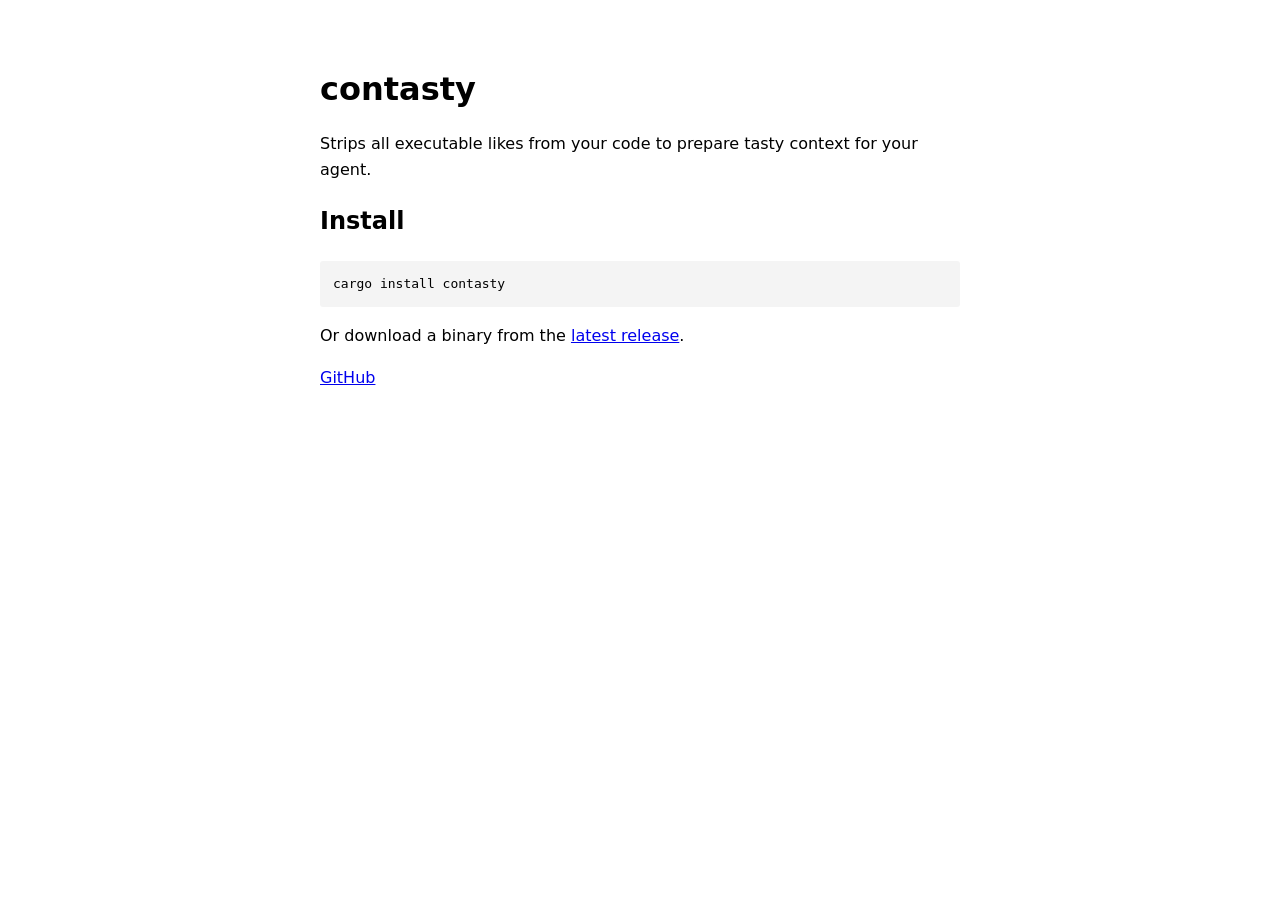
==== www/index.html @ 0225d5cb "feat: initial commit" ====
<!DOCTYPE html>
<html lang="en">
<head>
  <meta charset="UTF-8">
  <meta name="viewport" content="width=device-width, initial-scale=1.0">
  <title>contasty</title>
  <style>
    body { font-family: system-ui, sans-serif; max-width: 640px; margin: 4rem auto; padding: 0 1rem; line-height: 1.6; }
    h1 { margin-bottom: 0.25rem; }
    code { background: #f4f4f4; padding: 0.15em 0.4em; border-radius: 3px; }
    pre code { display: block; padding: 1em; overflow-x: auto; }
  </style>
</head>
<body>
  <h1>contasty</h1>
  <p>Strips all executable likes from your code to prepare tasty context for your agent.</p>

  <h2>Install</h2>
  <pre><code>cargo install contasty</code></pre>

  <p>Or download a binary from the
    <a href="https://github.com/speconaut/contasty/releases/latest">latest release</a>.
  </p>

  <footer>
    <p><a href="https://github.com/speconaut/contasty">GitHub</a></p>
  </footer>
</body>
</html>
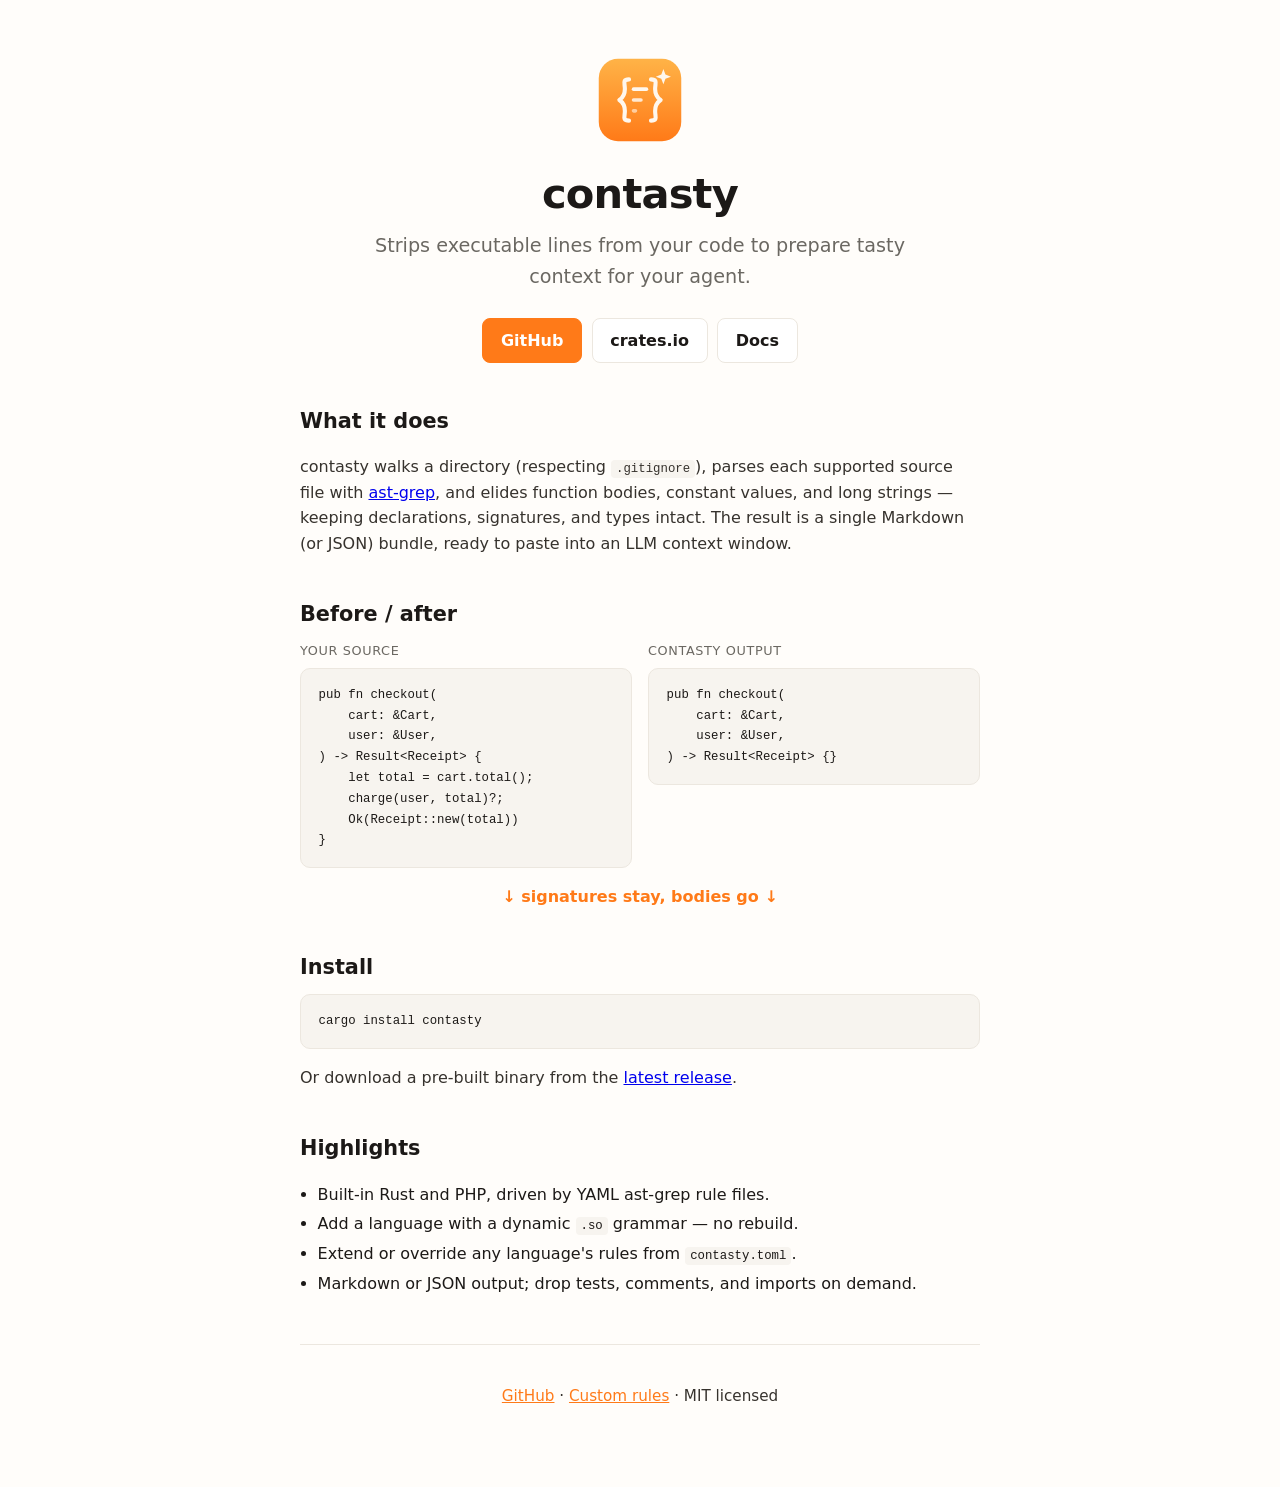
==== commit d0947ced: "feat(www): custom logo and landing page Hand-built SVG logo (www/logo.svg): {} braces — contasty's e" ====
--- a/www/index.html
+++ b/www/index.html
@@ -3,27 +3,125 @@
 <head>
   <meta charset="UTF-8">
   <meta name="viewport" content="width=device-width, initial-scale=1.0">
-  <title>contasty</title>
+  <title>contasty — strip code into tasty LLM context</title>
+  <meta name="description" content="contasty strips executable lines from your code, keeping declarations and signatures, to prepare tasty context for your agent.">
+  <link rel="icon" type="image/svg+xml" href="./favicon.svg">
   <style>
-    body { font-family: system-ui, sans-serif; max-width: 640px; margin: 4rem auto; padding: 0 1rem; line-height: 1.6; }
-    h1 { margin-bottom: 0.25rem; }
-    code { background: #f4f4f4; padding: 0.15em 0.4em; border-radius: 3px; }
-    pre code { display: block; padding: 1em; overflow-x: auto; }
+    :root {
+      --amber: #FF7A18;
+      --amber-soft: #FFB347;
+      --ink: #1c1917;
+      --muted: #6b6862;
+      --bg: #fffdfa;
+      --card: #f7f4ef;
+      --line: #ece7df;
+    }
+    * { box-sizing: border-box; }
+    body {
+      font-family: system-ui, -apple-system, "Segoe UI", sans-serif;
+      color: var(--ink);
+      background: var(--bg);
+      line-height: 1.6;
+      margin: 0;
+    }
+    .wrap { max-width: 720px; margin: 0 auto; padding: 3.5rem 1.25rem 4rem; }
+    header { text-align: center; }
+    .logo { width: 88px; height: 88px; }
+    h1 { font-size: 2.6rem; margin: 0.6rem 0 0.2rem; letter-spacing: -0.02em; }
+    .tagline { font-size: 1.2rem; color: var(--muted); margin: 0 auto; max-width: 34rem; }
+    .cta { margin: 1.6rem 0 0.5rem; display: flex; gap: 0.6rem; justify-content: center; flex-wrap: wrap; }
+    a.btn {
+      display: inline-block; padding: 0.55rem 1.1rem; border-radius: 8px;
+      text-decoration: none; font-weight: 600; border: 1px solid var(--line);
+    }
+    a.btn.primary { background: var(--amber); color: #fff; border-color: var(--amber); }
+    a.btn.ghost { background: #fff; color: var(--ink); }
+    h2 { font-size: 1.3rem; margin: 2.6rem 0 0.6rem; }
+    p { color: #36322d; }
+    code { background: var(--card); padding: 0.15em 0.4em; border-radius: 4px; font-size: 0.95em; }
+    pre {
+      background: var(--card); border: 1px solid var(--line); border-radius: 10px;
+      padding: 1rem 1.1rem; overflow-x: auto; margin: 0;
+    }
+    pre code { background: none; padding: 0; }
+    .grid { display: grid; grid-template-columns: 1fr 1fr; gap: 1rem; }
+    .grid figcaption { font-size: 0.8rem; color: var(--muted); text-transform: uppercase; letter-spacing: 0.05em; margin-bottom: 0.4rem; }
+    figure { margin: 0; }
+    .arrow { text-align: center; color: var(--amber); font-weight: 700; }
+    ul.feat { padding-left: 1.1rem; }
+    ul.feat li { margin: 0.25rem 0; }
+    footer { margin-top: 3rem; padding-top: 1.5rem; border-top: 1px solid var(--line); text-align: center; color: var(--muted); font-size: 0.95rem; }
+    footer a { color: var(--amber); }
+    @media (max-width: 560px) { .grid { grid-template-columns: 1fr; } h1 { font-size: 2.1rem; } }
   </style>
 </head>
 <body>
-  <h1>contasty</h1>
-  <p>Strips all executable likes from your code to prepare tasty context for your agent.</p>
+  <div class="wrap">
+    <header>
+      <img class="logo" src="./logo.svg" width="88" height="88" alt="contasty logo">
+      <h1>contasty</h1>
+      <p class="tagline">Strips executable lines from your code to prepare tasty context for your agent.</p>
+      <div class="cta">
+        <a class="btn primary" href="https://github.com/mlavrinenko/contasty">GitHub</a>
+        <a class="btn ghost" href="https://crates.io/crates/contasty">crates.io</a>
+        <a class="btn ghost" href="https://github.com/mlavrinenko/contasty/blob/main/docs/languages.md">Docs</a>
+      </div>
+    </header>
 
-  <h2>Install</h2>
-  <pre><code>cargo install contasty</code></pre>
+    <h2>What it does</h2>
+    <p>
+      contasty walks a directory (respecting <code>.gitignore</code>), parses
+      each supported source file with <a href="https://ast-grep.github.io/">ast-grep</a>,
+      and elides function bodies, constant values, and long strings — keeping
+      declarations, signatures, and types intact. The result is a single
+      Markdown (or JSON) bundle, ready to paste into an LLM context window.
+    </p>
 
-  <p>Or download a binary from the
-    <a href="https://github.com/speconaut/contasty/releases/latest">latest release</a>.
-  </p>
+    <h2>Before / after</h2>
+    <div class="grid">
+      <figure>
+        <figcaption>your source</figcaption>
+        <pre><code>pub fn checkout(
+    cart: &amp;Cart,
+    user: &amp;User,
+) -&gt; Result&lt;Receipt&gt; {
+    let total = cart.total();
+    charge(user, total)?;
+    Ok(Receipt::new(total))
+}</code></pre>
+      </figure>
+      <figure>
+        <figcaption>contasty output</figcaption>
+        <pre><code>pub fn checkout(
+    cart: &amp;Cart,
+    user: &amp;User,
+) -&gt; Result&lt;Receipt&gt; {}</code></pre>
+      </figure>
+    </div>
+    <p class="arrow">↓ signatures stay, bodies go ↓</p>
 
-  <footer>
-    <p><a href="https://github.com/speconaut/contasty">GitHub</a></p>
-  </footer>
+    <h2>Install</h2>
+    <pre><code>cargo install contasty</code></pre>
+    <p>
+      Or download a pre-built binary from the
+      <a href="https://github.com/mlavrinenko/contasty/releases/latest">latest release</a>.
+    </p>
+
+    <h2>Highlights</h2>
+    <ul class="feat">
+      <li>Built-in Rust and PHP, driven by YAML ast-grep rule files.</li>
+      <li>Add a language with a dynamic <code>.so</code> grammar — no rebuild.</li>
+      <li>Extend or override any language's rules from <code>contasty.toml</code>.</li>
+      <li>Markdown or JSON output; drop tests, comments, and imports on demand.</li>
+    </ul>
+
+    <footer>
+      <p>
+        <a href="https://github.com/mlavrinenko/contasty">GitHub</a> ·
+        <a href="https://github.com/mlavrinenko/contasty/blob/main/docs/custom-rules.md">Custom rules</a> ·
+        MIT licensed
+      </p>
+    </footer>
+  </div>
 </body>
 </html>
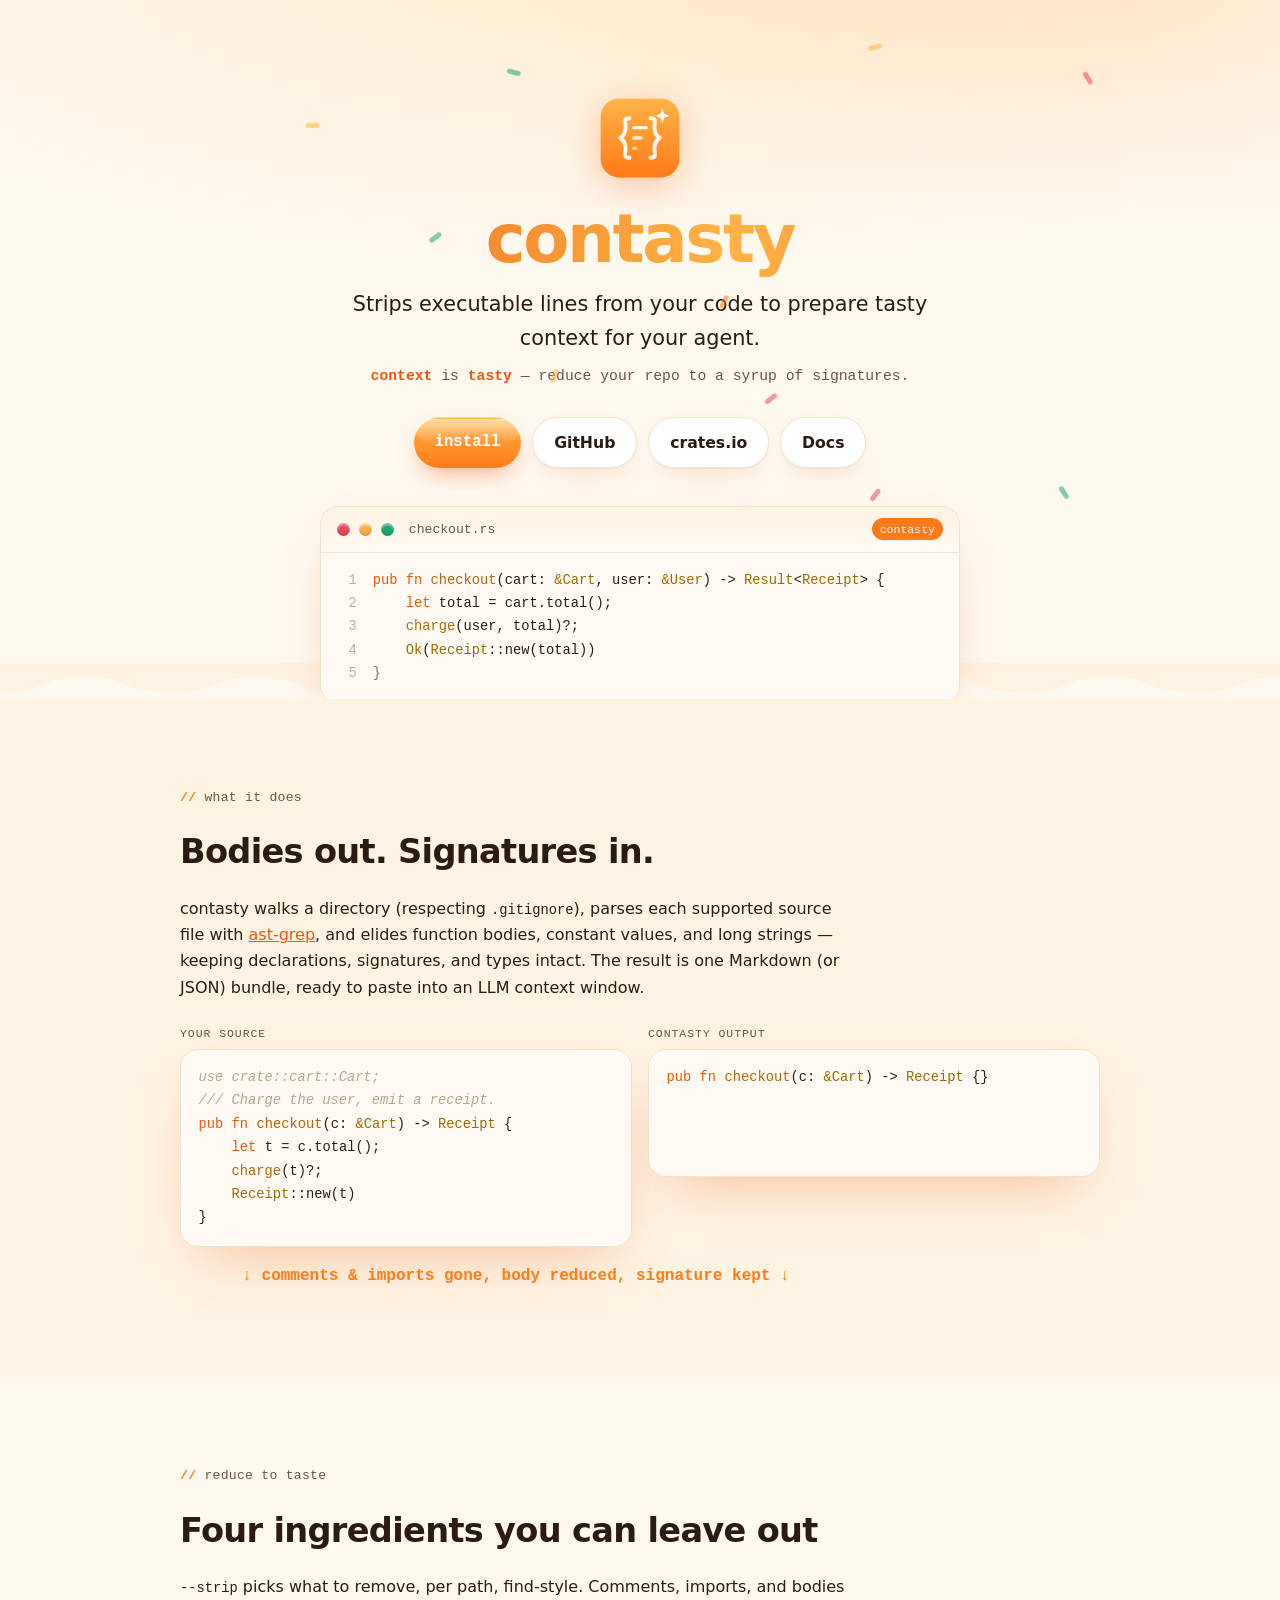
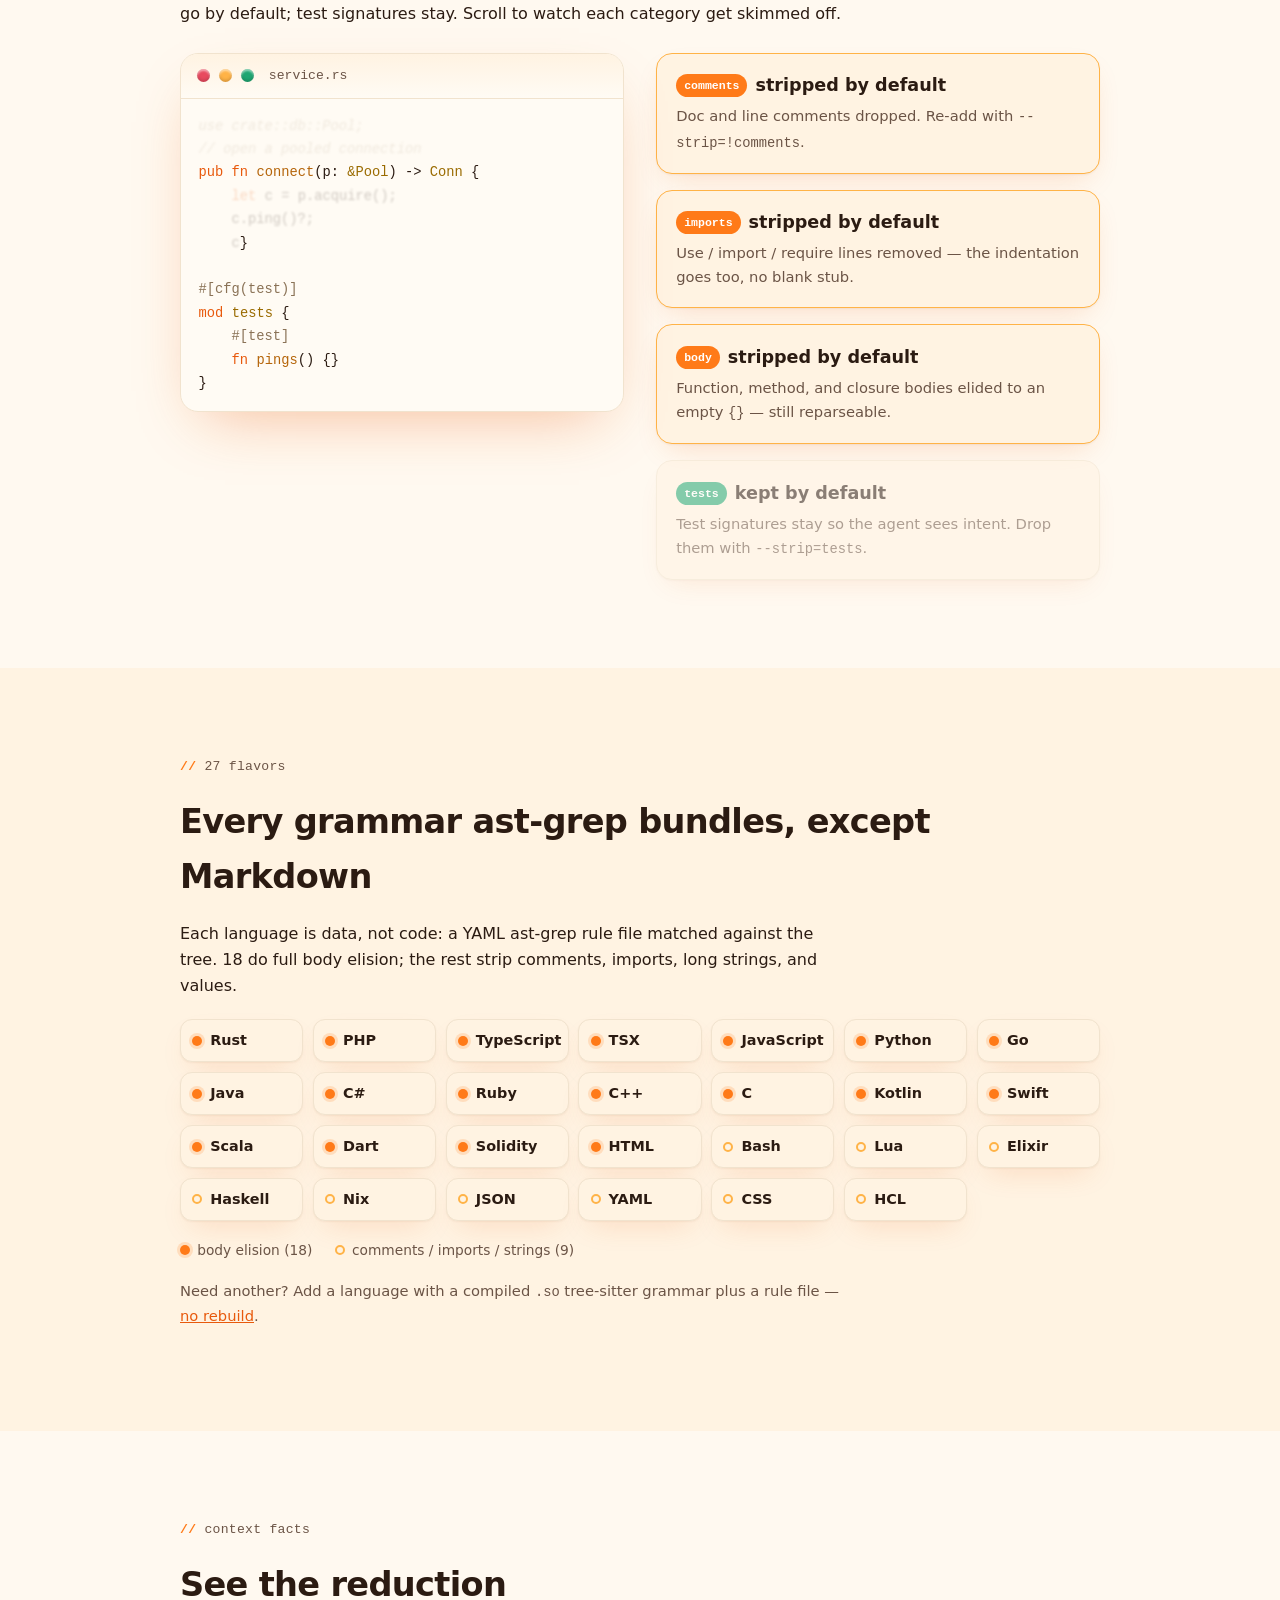
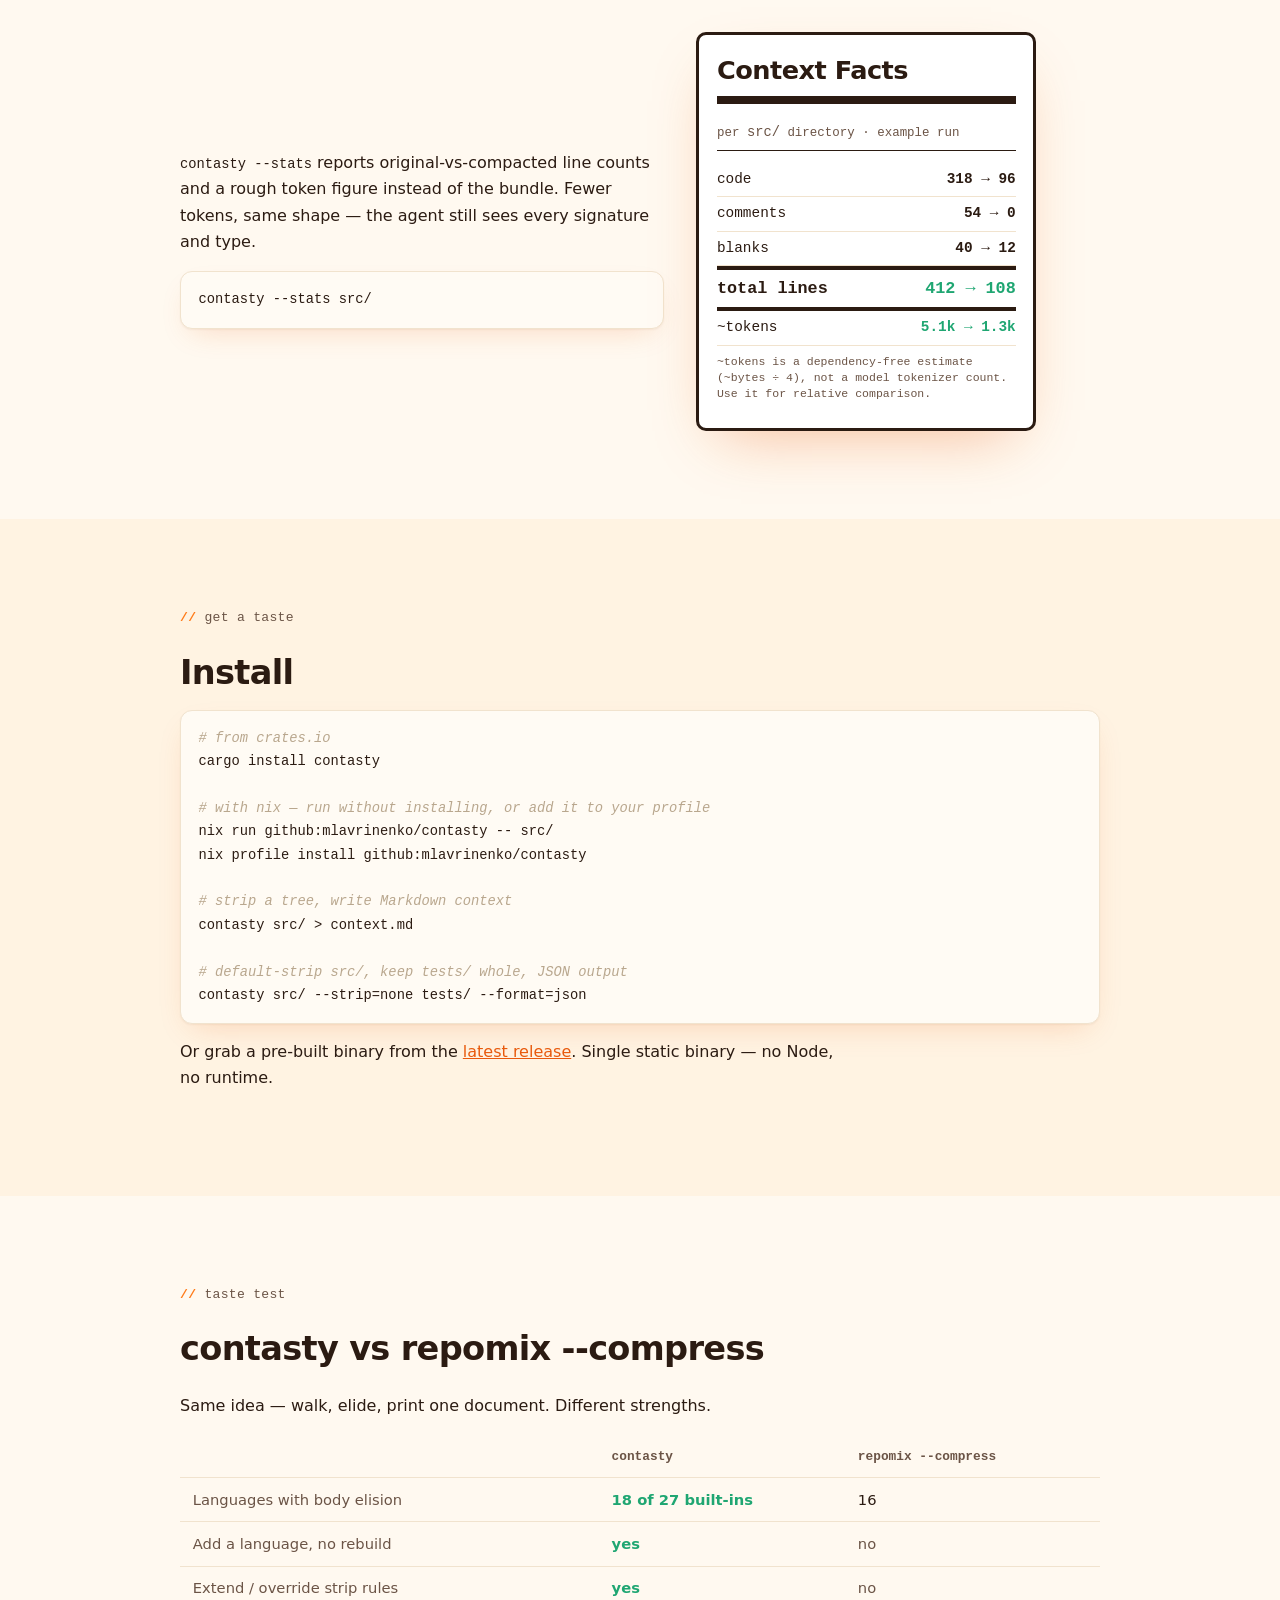
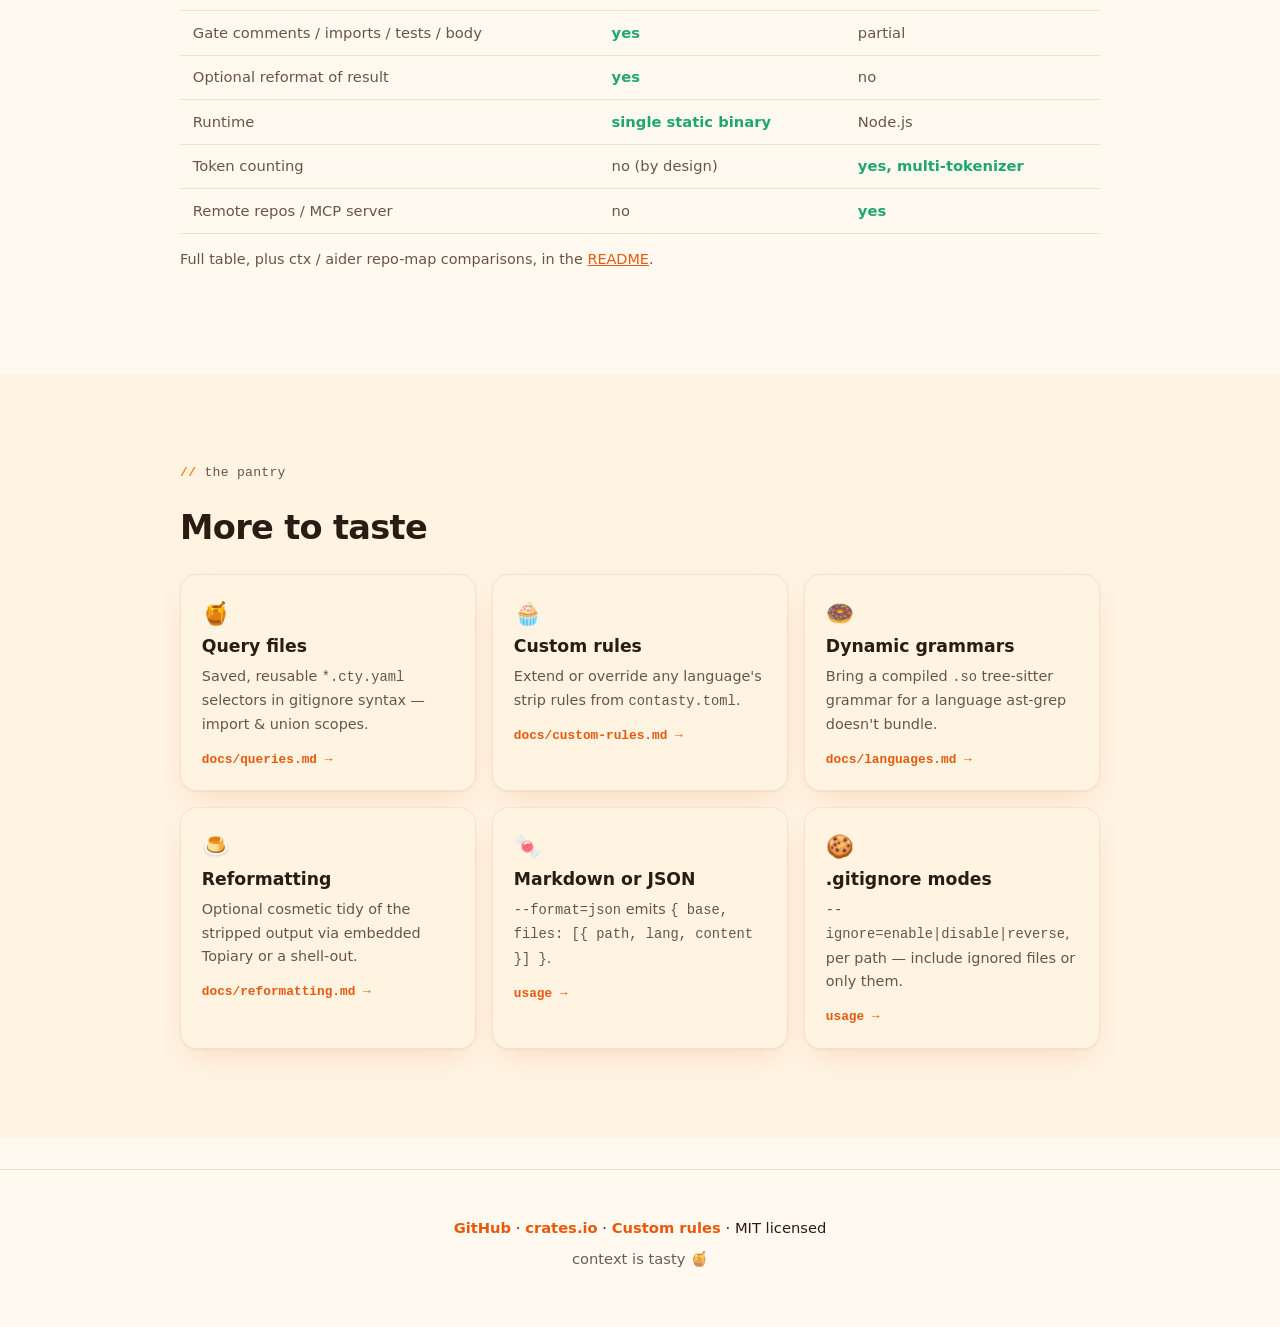
==== commit 0e8865eb: "docs(www): interactive sweet redesign" ====
--- a/www/index.html
+++ b/www/index.html
@@ -3,125 +3,658 @@
 <head>
   <meta charset="UTF-8">
   <meta name="viewport" content="width=device-width, initial-scale=1.0">
-  <title>contasty — strip code into tasty LLM context</title>
-  <meta name="description" content="contasty strips executable lines from your code, keeping declarations and signatures, to prepare tasty context for your agent.">
+  <title>contasty — context is tasty</title>
+  <meta name="description" content="contasty strips executable lines from your code — bodies out, signatures in — reducing a repo to a sweet, tasty context bundle for your LLM agent.">
+  <meta name="color-scheme" content="light dark">
   <link rel="icon" type="image/svg+xml" href="./favicon.svg">
+  <meta property="og:title" content="contasty — context is tasty">
+  <meta property="og:description" content="Reduce your repo to a syrup of signatures. 27 languages, single static binary.">
+  <meta property="og:type" content="website">
   <style>
     :root {
-      --amber: #FF7A18;
-      --amber-soft: #FFB347;
-      --ink: #1c1917;
-      --muted: #6b6862;
-      --bg: #fffdfa;
-      --card: #f7f4ef;
-      --line: #ece7df;
-    }
+      /* sweet palette — caramel kitchen */
+      --caramel: #FF7A18;
+      --honey:   #FFB347;
+      --syrup:   #E8590C;
+      --berry:   #E84A5F;   /* removed lines */
+      --mint:    #1FA672;   /* kept lines */
+      --cocoa:   #2B1B12;   /* ink */
+      --cocoa-2: #6B5446;   /* muted */
+      --cream:   #FFF9F0;   /* page */
+      --cream-2: #FFF3E2;   /* card */
+      --icing:   #ffffff;
+      --line:    #F1E3CE;
+      --code-bg: #FFFBF4;
+      --shadow:  0 1px 2px rgba(120,72,20,.06), 0 12px 30px -12px rgba(232,89,12,.22);
+      --shadow-lg: 0 24px 60px -24px rgba(232,89,12,.40);
+      --radius: 16px;
+      --font: "Nunito", ui-rounded, "SF Pro Rounded", "Segoe UI", system-ui, sans-serif;
+      --mono: ui-monospace, "JetBrains Mono", "Cascadia Code", SFMono-Regular, Menlo, Consolas, monospace;
+      /* syntax */
+      --syn-kw: var(--syrup);
+      --syn-fn: #B5650A;
+      --syn-ty: #9A6B00;
+      --syn-str: var(--mint);
+      --syn-com: #B9A78E;
+      --syn-punc: #8A7256;
+    }
+    @media (prefers-color-scheme: dark) {
+      :root {
+        --berry: #FF6B81;
+        --mint: #44D6A0;
+        --cocoa:   #FBEFE0;
+        --cocoa-2: #C7AE95;
+        --cream:   #18110B;
+        --cream-2: #241811;
+        --icing:   #2A1C12;
+        --line:    #3A2A1D;
+        --code-bg: #1E150E;
+        --shadow:  0 1px 2px rgba(0,0,0,.4), 0 14px 34px -14px rgba(0,0,0,.6);
+        --shadow-lg: 0 28px 70px -24px rgba(0,0,0,.7);
+        --syn-kw: var(--honey);
+        --syn-fn: #FFC97A;
+        --syn-ty: #FFD98A;
+        --syn-com: #7C6650;
+        --syn-punc: #B79877;
+      }
+    }
+
     * { box-sizing: border-box; }
+    html { scroll-behavior: smooth; }
     body {
-      font-family: system-ui, -apple-system, "Segoe UI", sans-serif;
-      color: var(--ink);
-      background: var(--bg);
-      line-height: 1.6;
       margin: 0;
-    }
-    .wrap { max-width: 720px; margin: 0 auto; padding: 3.5rem 1.25rem 4rem; }
-    header { text-align: center; }
-    .logo { width: 88px; height: 88px; }
-    h1 { font-size: 2.6rem; margin: 0.6rem 0 0.2rem; letter-spacing: -0.02em; }
-    .tagline { font-size: 1.2rem; color: var(--muted); margin: 0 auto; max-width: 34rem; }
-    .cta { margin: 1.6rem 0 0.5rem; display: flex; gap: 0.6rem; justify-content: center; flex-wrap: wrap; }
-    a.btn {
-      display: inline-block; padding: 0.55rem 1.1rem; border-radius: 8px;
-      text-decoration: none; font-weight: 600; border: 1px solid var(--line);
-    }
-    a.btn.primary { background: var(--amber); color: #fff; border-color: var(--amber); }
-    a.btn.ghost { background: #fff; color: var(--ink); }
-    h2 { font-size: 1.3rem; margin: 2.6rem 0 0.6rem; }
-    p { color: #36322d; }
-    code { background: var(--card); padding: 0.15em 0.4em; border-radius: 4px; font-size: 0.95em; }
-    pre {
-      background: var(--card); border: 1px solid var(--line); border-radius: 10px;
-      padding: 1rem 1.1rem; overflow-x: auto; margin: 0;
-    }
-    pre code { background: none; padding: 0; }
-    .grid { display: grid; grid-template-columns: 1fr 1fr; gap: 1rem; }
-    .grid figcaption { font-size: 0.8rem; color: var(--muted); text-transform: uppercase; letter-spacing: 0.05em; margin-bottom: 0.4rem; }
+      font-family: var(--font);
+      color: var(--cocoa);
+      background: var(--cream);
+      line-height: 1.65;
+      -webkit-font-smoothing: antialiased;
+      overflow-x: hidden;
+    }
+    a { color: var(--syrup); }
+    .wrap { max-width: 960px; margin: 0 auto; padding: 0 1.25rem; }
+    .sectlabel {
+      font-family: var(--mono);
+      font-size: .82rem;
+      letter-spacing: .02em;
+      color: var(--cocoa-2);
+      margin: 0 0 1rem;
+    }
+    .sectlabel::before { content: "// "; color: var(--caramel); font-weight: 700; }
+    h2 { font-size: clamp(1.5rem, 3.5vw, 2.1rem); margin: 0 0 .6rem; letter-spacing: -.02em; }
+    section { padding: clamp(3rem, 7vw, 5.5rem) 0; }
+    p { color: var(--cocoa); max-width: 42rem; }
+
+    /* ---------- sprinkles + hero ---------- */
+    .hero {
+      position: relative;
+      text-align: center;
+      padding: clamp(3.5rem, 8vw, 6rem) 0 0;
+      background:
+        radial-gradient(120% 80% at 50% -10%, rgba(255,179,71,.22), transparent 60%),
+        radial-gradient(90% 60% at 90% 0%, rgba(255,122,24,.10), transparent 55%);
+      overflow: hidden;
+    }
+    .sprinkles { position: absolute; inset: 0; pointer-events: none; opacity: .55; }
+    .sprinkles i {
+      position: absolute; display: block; width: 14px; height: 5px; border-radius: 3px;
+      will-change: transform;
+    }
+
+    .logo { width: 84px; height: 84px; filter: drop-shadow(0 8px 18px rgba(232,89,12,.30)); }
+    .wordmark {
+      font-size: clamp(2.6rem, 8vw, 4.2rem);
+      font-weight: 900; letter-spacing: -.035em; line-height: 1.3;
+      margin: .5rem 0 .2rem;
+      background: linear-gradient(95deg, var(--syrup), var(--honey) 60%, var(--caramel));
+      -webkit-background-clip: text; background-clip: text; color: transparent;
+    }
+    .tagline { font-size: clamp(1.05rem, 2.4vw, 1.3rem); color: var(--cocoa); margin: .2rem auto 0; max-width: 36rem; }
+    .subtag { font-family: var(--mono); font-size: .92rem; color: var(--cocoa-2); margin: .55rem auto 0; }
+    .subtag b { color: var(--syrup); font-weight: 700; }
+
+    .cta { display: flex; gap: .7rem; justify-content: center; flex-wrap: wrap; margin: 1.8rem 0 0; }
+    .btn {
+      --bs: var(--shadow);
+      position: relative; display: inline-flex; align-items: center; gap: .5rem;
+      padding: .7rem 1.3rem; border-radius: 999px; font-weight: 800; font-size: .98rem;
+      text-decoration: none; border: 1px solid var(--line); background: var(--icing); color: var(--cocoa);
+      box-shadow: var(--bs); transition: transform .15s ease, box-shadow .15s ease;
+    }
+    .btn:hover { transform: translateY(-2px); }
+    .btn.candy {
+      color: #fff; border: 0;
+      background: linear-gradient(180deg, var(--honey), var(--caramel));
+      box-shadow: 0 10px 24px -8px rgba(232,89,12,.55), inset 0 1px 0 rgba(255,255,255,.55);
+    }
+    .btn.candy::after {
+      content: ""; position: absolute; inset: 2px 2px 50%; border-radius: 999px;
+      background: linear-gradient(180deg, rgba(255,255,255,.55), transparent); pointer-events: none;
+    }
+    .btn .mono { font-family: var(--mono); font-weight: 700; }
+
+    /* ---------- editor window ---------- */
+    .editor {
+      text-align: left; background: var(--code-bg); border: 1px solid var(--line);
+      border-radius: 18px; box-shadow: var(--shadow-lg); overflow: hidden;
+    }
+    .titlebar {
+      display: flex; align-items: center; gap: .55rem; padding: .7rem 1rem;
+      background: linear-gradient(180deg, var(--cream-2), transparent);
+      border-bottom: 1px solid var(--line);
+    }
+    .gumdrop { width: 13px; height: 13px; border-radius: 50%; box-shadow: inset 0 -2px 3px rgba(0,0,0,.15), inset 0 2px 2px rgba(255,255,255,.5); }
+    .gumdrop.b { background: var(--berry); } .gumdrop.h { background: var(--honey); } .gumdrop.m { background: var(--mint); }
+    .titlebar .name { font-family: var(--mono); font-size: .82rem; color: var(--cocoa-2); margin-left: .4rem; }
+    .titlebar .tag { margin-left: auto; font-family: var(--mono); font-size: .72rem; color: #fff; background: var(--caramel); padding: .1rem .5rem; border-radius: 999px; }
+
+    pre { margin: 0; padding: 1rem 1.1rem; overflow-x: auto; }
+    code, pre, .code { font-family: var(--mono); font-size: .86rem; line-height: 1.7; }
+    .code { padding: 1rem 1.1rem; overflow-x: auto; }
+    .cl { display: grid; grid-template-columns: 2.2ch 1fr; gap: 1rem; }
+    .cl > .n { color: var(--syn-punc); opacity: .55; text-align: right; user-select: none; }
+    .cl > .t { white-space: pre; }
+    .kw { color: var(--syn-kw); } .fn { color: var(--syn-fn); } .ty { color: var(--syn-ty); }
+    .st { color: var(--syn-str); } .cm { color: var(--syn-com); font-style: italic; } .pu { color: var(--syn-punc); }
+
+    /* hero reduction animation */
+    .hero-editor { max-width: 640px; margin: 2.4rem auto -2.5rem; position: relative; z-index: 2; }
+    @keyframes reduce {
+      0%, 18%   { max-height: 1.7em; opacity: 1; filter: blur(0); transform: translateY(0); }
+      42%, 78%  { max-height: 0; opacity: 0; filter: blur(3px); transform: translateY(-6px); }
+      100%      { max-height: 1.7em; opacity: 1; filter: blur(0); transform: translateY(0); }
+    }
+    @keyframes brace {
+      0%,18% { opacity: 0; } 50%,78% { opacity: 1; } 100% { opacity: 0; }
+    }
+    .hero-editor .cl.body { overflow: hidden; max-height: 1.7em; animation: reduce 6s ease-in-out infinite; }
+    .hero-editor .closed { opacity: 0; animation: brace 6s ease-in-out infinite; }
+    .drip {
+      position: absolute; left: 50%; bottom: -10px; width: 8px; height: 8px; border-radius: 50%;
+      background: var(--caramel); opacity: 0; animation: drop 6s ease-in-out infinite;
+    }
+    @keyframes drop {
+      0%,40% { opacity: 0; transform: translateY(0) scale(.6); }
+      55% { opacity: .9; transform: translateY(0) scale(1); }
+      80% { opacity: .9; transform: translateY(34px) scale(.9); }
+      85%,100% { opacity: 0; transform: translateY(40px) scale(.4); }
+    }
+
+    /* ---------- icing drip divider ---------- */
+    .drip-div { display: block; width: 100%; height: 36px; color: var(--cream-2); margin-top: -1px; }
+
+    /* ---------- what it does grid ---------- */
+    .twocol { display: grid; grid-template-columns: 1fr 1fr; gap: 1rem; align-items: stretch; }
     figure { margin: 0; }
-    .arrow { text-align: center; color: var(--amber); font-weight: 700; }
-    ul.feat { padding-left: 1.1rem; }
-    ul.feat li { margin: 0.25rem 0; }
-    footer { margin-top: 3rem; padding-top: 1.5rem; border-top: 1px solid var(--line); text-align: center; color: var(--muted); font-size: 0.95rem; }
-    footer a { color: var(--amber); }
-    @media (max-width: 560px) { .grid { grid-template-columns: 1fr; } h1 { font-size: 2.1rem; } }
+    .cap { font-family: var(--mono); font-size: .72rem; text-transform: uppercase; letter-spacing: .08em; color: var(--cocoa-2); margin: 0 0 .4rem; }
+    .arrow { text-align: center; color: var(--caramel); font-weight: 800; font-family: var(--mono); margin: 1rem 0 0; }
+
+    /* ---------- strip categories (scrollytelling) ---------- */
+    .scrolly { display: grid; grid-template-columns: 1fr 1fr; gap: 2rem; align-items: start; }
+    .sticky { position: sticky; top: 2rem; }
+    .steps { display: flex; flex-direction: column; gap: 1rem; }
+    .step {
+      background: var(--cream-2); border: 1px solid var(--line); border-radius: var(--radius);
+      padding: 1.1rem 1.2rem; box-shadow: var(--shadow); opacity: .55; cursor: pointer;
+      transition: opacity .35s ease, transform .2s ease, border-color .35s ease, box-shadow .2s ease;
+      -webkit-user-select: none; user-select: none;
+    }
+    .step:hover { transform: translateY(-2px); box-shadow: var(--shadow-lg); }
+    .step:focus-visible { outline: 2px solid var(--caramel); outline-offset: 2px; }
+    .step.on { opacity: 1; border-color: var(--honey); }
+    .step h3 { margin: 0 0 .25rem; font-size: 1.1rem; display: flex; align-items: center; gap: .5rem; }
+    .pill { font-family: var(--mono); font-size: .72rem; padding: .12rem .5rem; border-radius: 999px; background: var(--caramel); color: #fff; }
+    .pill.kept { background: var(--mint); }
+    .step p { font-size: .92rem; color: var(--cocoa-2); margin: 0; }
+    .skim { transition: opacity .4s ease, filter .4s ease; }
+    .skim.off { opacity: .22; filter: blur(1px); }
+
+    /* ---------- language grid ---------- */
+    .langs { display: grid; grid-template-columns: repeat(auto-fill, minmax(112px, 1fr)); gap: .6rem; margin-top: 1.2rem; }
+    .lang {
+      display: flex; align-items: center; gap: .5rem; padding: .55rem .7rem;
+      background: var(--cream-2); border: 1px solid var(--line); border-radius: 12px;
+      font-size: .9rem; font-weight: 700; box-shadow: var(--shadow); transition: transform .12s ease;
+    }
+    .lang:hover { transform: translateY(-2px); }
+    .dot { width: 10px; height: 10px; border-radius: 50%; flex: 0 0 auto; }
+    .lang.body .dot { background: var(--caramel); box-shadow: 0 0 0 3px rgba(255,122,24,.18); }
+    .lang.lite .dot { background: transparent; border: 2px solid var(--honey); }
+    .legend { display: flex; gap: 1.4rem; flex-wrap: wrap; font-size: .86rem; color: var(--cocoa-2); margin-top: 1.1rem; }
+    .legend span { display: inline-flex; align-items: center; gap: .45rem; }
+
+    /* ---------- nutrition facts ---------- */
+    .nutri-row { display: grid; grid-template-columns: 1.2fr 1fr; gap: 2rem; align-items: center; }
+    .nutri {
+      max-width: 340px; background: var(--icing); border: 3px solid var(--cocoa);
+      border-radius: 10px; padding: .9rem 1.1rem; font-family: var(--mono); box-shadow: var(--shadow-lg);
+    }
+    .nutri h3 { margin: 0; font-size: 1.6rem; font-weight: 900; letter-spacing: -.02em; font-family: var(--font); border-bottom: 8px solid var(--cocoa); padding-bottom: .3rem; }
+    .nutri .sub { font-size: .78rem; color: var(--cocoa-2); border-bottom: 1px solid var(--cocoa); padding: .3rem 0; }
+    .nutri .nr { display: flex; justify-content: space-between; padding: .3rem 0; border-bottom: 1px solid var(--line); font-size: .9rem; }
+    .nutri .nr b { font-weight: 800; }
+    .nutri .big { font-size: 1.05rem; border-bottom: 4px solid var(--cocoa); border-top: 4px solid var(--cocoa); }
+    .nutri .win { color: var(--mint); font-weight: 900; }
+    .nutri .note { font-size: .72rem; color: var(--cocoa-2); margin-top: .5rem; line-height: 1.4; }
+
+    /* ---------- features pantry ---------- */
+    .pantry { display: grid; grid-template-columns: repeat(auto-fit, minmax(220px, 1fr)); gap: 1rem; margin-top: 1.2rem; }
+    .jar {
+      background: var(--cream-2); border: 1px solid var(--line); border-radius: var(--radius);
+      padding: 1.2rem 1.3rem; box-shadow: var(--shadow); transition: transform .15s ease, box-shadow .15s ease;
+    }
+    .jar:hover { transform: translateY(-3px); box-shadow: var(--shadow-lg); }
+    .jar h3 { margin: 0 0 .3rem; font-size: 1.08rem; }
+    .jar p { font-size: .9rem; color: var(--cocoa-2); margin: 0 0 .5rem; }
+    .jar a { font-family: var(--mono); font-size: .8rem; font-weight: 700; text-decoration: none; }
+    .jar a:hover { text-decoration: underline; }
+    .emoji { font-size: 1.4rem; }
+
+    /* ---------- comparison ---------- */
+    table.cmp { width: 100%; border-collapse: collapse; margin-top: 1.1rem; font-size: .92rem; }
+    table.cmp th, table.cmp td { text-align: left; padding: .6rem .8rem; border-bottom: 1px solid var(--line); }
+    table.cmp thead th { font-family: var(--mono); font-size: .8rem; color: var(--cocoa-2); }
+    table.cmp tbody td:first-child { color: var(--cocoa-2); }
+    table.cmp .y { color: var(--mint); font-weight: 800; }
+    table.cmp .n { color: var(--cocoa-2); }
+    table.cmp tbody tr:hover { background: var(--cream-2); }
+
+    /* ---------- install ---------- */
+    .install pre { background: var(--code-bg); border: 1px solid var(--line); border-radius: 12px; box-shadow: var(--shadow); }
+
+    footer {
+      text-align: center; color: var(--cocoa-2); font-size: .92rem;
+      padding: 2.5rem 1.25rem 3.5rem; border-top: 1px solid var(--line); margin-top: 2rem;
+    }
+    footer a { color: var(--syrup); text-decoration: none; font-weight: 700; }
+    footer p { max-width: none; margin: .4rem auto; }
+
+    @media (max-width: 720px) {
+      .twocol, .scrolly, .nutri-row { grid-template-columns: 1fr; }
+      .sticky { position: static; }
+    }
+    @media (prefers-reduced-motion: reduce) {
+      html { scroll-behavior: auto; }
+      .sprinkles i, .drip { animation: none; }
+      .hero-editor .cl.body { animation: none; max-height: 0; opacity: 0; overflow: hidden; }
+      .hero-editor .closed { animation: none; opacity: 1; }
+      .skim.off { transition: none; }
+    }
   </style>
 </head>
 <body>
-  <div class="wrap">
-    <header>
-      <img class="logo" src="./logo.svg" width="88" height="88" alt="contasty logo">
-      <h1>contasty</h1>
+
+  <!-- ============ HERO ============ -->
+  <header class="hero">
+    <div class="sprinkles" aria-hidden="true"></div>
+    <div class="wrap">
+      <img class="logo" src="./logo.svg" width="84" height="84" alt="contasty logo: braces hugging compacting code lines">
+      <h1 class="wordmark">contasty</h1>
       <p class="tagline">Strips executable lines from your code to prepare tasty context for your agent.</p>
-      <div class="cta">
-        <a class="btn primary" href="https://github.com/mlavrinenko/contasty">GitHub</a>
-        <a class="btn ghost" href="https://crates.io/crates/contasty">crates.io</a>
-        <a class="btn ghost" href="https://github.com/mlavrinenko/contasty/blob/main/docs/languages.md">Docs</a>
-      </div>
-    </header>
-
-    <h2>What it does</h2>
+      <p class="subtag"><b>context</b> is <b>tasty</b> — reduce your repo to a syrup of signatures.</p>
+      <nav class="cta">
+        <a class="btn candy" href="#install"><span class="mono">install</span></a>
+        <a class="btn" href="https://github.com/mlavrinenko/contasty">GitHub</a>
+        <a class="btn" href="https://crates.io/crates/contasty">crates.io</a>
+        <a class="btn" href="https://github.com/mlavrinenko/contasty/blob/main/docs/languages.md">Docs</a>
+      </nav>
+
+      <!-- hero reduction: bodies melt away on a loop -->
+      <div class="hero-editor">
+        <div class="editor">
+          <div class="titlebar">
+            <span class="gumdrop b"></span><span class="gumdrop h"></span><span class="gumdrop m"></span>
+            <span class="name">checkout.rs</span><span class="tag">contasty</span>
+          </div>
+          <div class="code"><div class="cl"><span class="n">1</span><span class="t"><span class="kw">pub fn</span> <span class="fn">checkout</span>(cart: <span class="ty">&amp;Cart</span>, user: <span class="ty">&amp;User</span>) -&gt; <span class="ty">Result</span>&lt;<span class="ty">Receipt</span>&gt; {<span class="closed pu">}</span></span></div><div class="cl body"><span class="n">2</span><span class="t">    <span class="kw">let</span> total = cart.total();</span></div><div class="cl body"><span class="n">3</span><span class="t">    <span class="fn">charge</span>(user, total)?;</span></div><div class="cl body"><span class="n">4</span><span class="t">    <span class="ty">Ok</span>(<span class="ty">Receipt</span>::new(total))</span></div><div class="cl body"><span class="n">5</span><span class="t"><span class="pu">}</span></span></div></div>
+        </div>
+        <span class="drip" aria-hidden="true"></span>
+      </div>
+    </div>
+    <svg class="drip-div" viewBox="0 0 1200 36" preserveAspectRatio="none" aria-hidden="true">
+      <path fill="currentColor" d="M0 0h1200v14c-40 0-40 16-80 16s-40-16-80-16-40 16-80 16-40-16-80-16-40 16-80 16-40-16-80-16-40 16-80 16-40-16-80-16-40 16-80 16-40-16-80-16-40 16-80 16-40-16-80-16-40 16-80 16-40-16-80-16-40 16-80 16-40-16-80-16V0z"/>
+    </svg>
+  </header>
+
+  <main>
+    <!-- ============ WHAT IT DOES ============ -->
+    <section style="background:var(--cream-2)">
+      <div class="wrap">
+        <p class="sectlabel">what it does</p>
+        <h2>Bodies out. Signatures in.</h2>
+        <p>
+          contasty walks a directory (respecting <code>.gitignore</code>), parses each supported
+          source file with <a href="https://ast-grep.github.io/">ast-grep</a>, and elides function
+          bodies, constant values, and long strings — keeping declarations, signatures, and types
+          intact. The result is one Markdown (or JSON) bundle, ready to paste into an LLM context window.
+        </p>
+        <div class="twocol" style="margin-top:1.4rem">
+          <figure>
+            <p class="cap">your source</p>
+            <div class="editor"><pre><code><span class="cm">use crate::cart::Cart;</span>
+<span class="cm">/// Charge the user, emit a receipt.</span>
+<span class="kw">pub fn</span> <span class="fn">checkout</span>(c: <span class="ty">&amp;Cart</span>) -&gt; <span class="ty">Receipt</span> {
+    <span class="kw">let</span> t = c.total();
+    <span class="fn">charge</span>(t)?;
+    <span class="ty">Receipt</span>::new(t)
+}</code></pre></div>
+          </figure>
+          <figure>
+            <p class="cap">contasty output</p>
+            <div class="editor"><pre><code><span class="kw">pub fn</span> <span class="fn">checkout</span>(c: <span class="ty">&amp;Cart</span>) -&gt; <span class="ty">Receipt</span> {}
+
+
+
+</code></pre></div>
+          </figure>
+        </div>
+        <p class="arrow">↓ comments &amp; imports gone, body reduced, signature kept ↓</p>
+      </div>
+    </section>
+
+    <!-- ============ STRIP CATEGORIES (scrollytelling) ============ -->
+    <section>
+      <div class="wrap">
+        <p class="sectlabel">reduce to taste</p>
+        <h2>Four ingredients you can leave out</h2>
+        <p>
+          <code>--strip</code> picks what to remove, per path, find-style. Comments, imports, and
+          bodies go by default; test signatures stay. Scroll to watch each category get skimmed off.
+        </p>
+        <div class="scrolly" style="margin-top:1.6rem">
+          <div class="sticky">
+            <div class="editor">
+              <div class="titlebar">
+                <span class="gumdrop b"></span><span class="gumdrop h"></span><span class="gumdrop m"></span>
+                <span class="name">service.rs</span>
+              </div>
+              <pre><code><span data-cat="imports" class="skim cm">use crate::db::Pool;</span>
+<span data-cat="comments" class="skim cm">// open a pooled connection</span>
+<span class="kw">pub fn</span> <span class="fn">connect</span>(p: <span class="ty">&amp;Pool</span>) -&gt; <span class="ty">Conn</span> {<span data-cat="body" class="skim">
+    <span class="kw">let</span> c = p.acquire();
+    c.ping()?;
+    c</span>}
+
+<span class="pu">#[cfg(test)]</span>
+<span data-cat="tests" class="skim"><span class="kw">mod</span> <span class="ty">tests</span> {
+    <span class="pu">#[test]</span>
+    <span class="kw">fn</span> <span class="fn">pings</span>() {}
+}</span></code></pre>
+            </div>
+          </div>
+          <div class="steps">
+            <div class="step" data-step="comments">
+              <h3><span class="pill">comments</span> stripped by default</h3>
+              <p>Doc and line comments dropped. Re-add with <code>--strip=!comments</code>.</p>
+            </div>
+            <div class="step" data-step="imports">
+              <h3><span class="pill">imports</span> stripped by default</h3>
+              <p>Use / import / require lines removed — the indentation goes too, no blank stub.</p>
+            </div>
+            <div class="step" data-step="body">
+              <h3><span class="pill">body</span> stripped by default</h3>
+              <p>Function, method, and closure bodies elided to an empty <code>{}</code> — still reparseable.</p>
+            </div>
+            <div class="step" data-step="tests">
+              <h3><span class="pill kept">tests</span> kept by default</h3>
+              <p>Test signatures stay so the agent sees intent. Drop them with <code>--strip=tests</code>.</p>
+            </div>
+          </div>
+        </div>
+      </div>
+    </section>
+
+    <!-- ============ LANGUAGES ============ -->
+    <section style="background:var(--cream-2)">
+      <div class="wrap">
+        <p class="sectlabel">27 flavors</p>
+        <h2>Every grammar ast-grep bundles, except Markdown</h2>
+        <p>
+          Each language is data, not code: a YAML ast-grep rule file matched against the tree.
+          18 do full body elision; the rest strip comments, imports, long strings, and values.
+        </p>
+        <div class="langs">
+          <div class="lang body"><span class="dot"></span>Rust</div>
+          <div class="lang body"><span class="dot"></span>PHP</div>
+          <div class="lang body"><span class="dot"></span>TypeScript</div>
+          <div class="lang body"><span class="dot"></span>TSX</div>
+          <div class="lang body"><span class="dot"></span>JavaScript</div>
+          <div class="lang body"><span class="dot"></span>Python</div>
+          <div class="lang body"><span class="dot"></span>Go</div>
+          <div class="lang body"><span class="dot"></span>Java</div>
+          <div class="lang body"><span class="dot"></span>C#</div>
+          <div class="lang body"><span class="dot"></span>Ruby</div>
+          <div class="lang body"><span class="dot"></span>C++</div>
+          <div class="lang body"><span class="dot"></span>C</div>
+          <div class="lang body"><span class="dot"></span>Kotlin</div>
+          <div class="lang body"><span class="dot"></span>Swift</div>
+          <div class="lang body"><span class="dot"></span>Scala</div>
+          <div class="lang body"><span class="dot"></span>Dart</div>
+          <div class="lang body"><span class="dot"></span>Solidity</div>
+          <div class="lang body"><span class="dot"></span>HTML</div>
+          <div class="lang lite"><span class="dot"></span>Bash</div>
+          <div class="lang lite"><span class="dot"></span>Lua</div>
+          <div class="lang lite"><span class="dot"></span>Elixir</div>
+          <div class="lang lite"><span class="dot"></span>Haskell</div>
+          <div class="lang lite"><span class="dot"></span>Nix</div>
+          <div class="lang lite"><span class="dot"></span>JSON</div>
+          <div class="lang lite"><span class="dot"></span>YAML</div>
+          <div class="lang lite"><span class="dot"></span>CSS</div>
+          <div class="lang lite"><span class="dot"></span>HCL</div>
+        </div>
+        <div class="legend">
+          <span><span class="dot" style="background:var(--caramel);box-shadow:0 0 0 3px rgba(255,122,24,.18)"></span> body elision (18)</span>
+          <span><span class="dot" style="background:transparent;border:2px solid var(--honey)"></span> comments / imports / strings (9)</span>
+        </div>
+        <p style="margin-top:1.1rem;font-size:.92rem;color:var(--cocoa-2)">
+          Need another? Add a language with a compiled <code>.so</code> tree-sitter grammar plus a rule
+          file — <a href="https://github.com/mlavrinenko/contasty/blob/main/docs/languages.md">no rebuild</a>.
+        </p>
+      </div>
+    </section>
+
+    <!-- ============ NUTRITION FACTS (--stats) ============ -->
+    <section>
+      <div class="wrap">
+        <p class="sectlabel">context facts</p>
+        <h2>See the reduction</h2>
+        <div class="nutri-row" style="margin-top:1.2rem">
+          <div>
+            <p>
+              <code>contasty --stats</code> reports original-vs-compacted line counts and a rough
+              token figure instead of the bundle. Fewer tokens, same shape — the agent still sees
+              every signature and type.
+            </p>
+            <div class="install"><pre><code>contasty --stats src/</code></pre></div>
+          </div>
+          <div class="nutri" role="img" aria-label="Example stats: total lines 412 reduced to 108, about 74 percent lighter">
+            <h3>Context Facts</h3>
+            <p class="sub">per <code>src/</code> directory · example run</p>
+            <div class="nr"><span>code</span><span><b>318 → 96</b></span></div>
+            <div class="nr"><span>comments</span><span><b>54 → 0</b></span></div>
+            <div class="nr"><span>blanks</span><span><b>40 → 12</b></span></div>
+            <div class="nr big"><span><b>total lines</b></span><span class="win">412 → 108</span></div>
+            <div class="nr"><span>~tokens</span><span class="win"><b>5.1k → 1.3k</b></span></div>
+            <p class="note">~tokens is a dependency-free estimate (~bytes ÷ 4), not a model tokenizer count. Use it for relative comparison.</p>
+          </div>
+        </div>
+      </div>
+    </section>
+
+    <!-- ============ INSTALL ============ -->
+    <section id="install" style="background:var(--cream-2)">
+      <div class="wrap install">
+        <p class="sectlabel">get a taste</p>
+        <h2>Install</h2>
+        <pre><code><span class="cm"># from crates.io</span>
+cargo install contasty
+
+<span class="cm"># with nix — run without installing, or add it to your profile</span>
+nix run github:mlavrinenko/contasty -- src/
+nix profile install github:mlavrinenko/contasty
+
+<span class="cm"># strip a tree, write Markdown context</span>
+contasty src/ &gt; context.md
+
+<span class="cm"># default-strip src/, keep tests/ whole, JSON output</span>
+contasty src/ --strip=none tests/ --format=json</code></pre>
+        <p style="margin-top:.9rem">
+          Or grab a pre-built binary from the
+          <a href="https://github.com/mlavrinenko/contasty/releases/latest">latest release</a>.
+          Single static binary — no Node, no runtime.
+        </p>
+      </div>
+    </section>
+
+    <!-- ============ TASTE TEST (comparison) ============ -->
+    <section>
+      <div class="wrap">
+        <p class="sectlabel">taste test</p>
+        <h2>contasty vs repomix --compress</h2>
+        <p>Same idea — walk, elide, print one document. Different strengths.</p>
+        <table class="cmp">
+          <thead><tr><th></th><th>contasty</th><th>repomix --compress</th></tr></thead>
+          <tbody>
+            <tr><td>Languages with body elision</td><td class="y">18 of 27 built-ins</td><td>16</td></tr>
+            <tr><td>Add a language, no rebuild</td><td class="y">yes</td><td class="n">no</td></tr>
+            <tr><td>Extend / override strip rules</td><td class="y">yes</td><td class="n">no</td></tr>
+            <tr><td>Gate comments / imports / tests / body</td><td class="y">yes</td><td class="n">partial</td></tr>
+            <tr><td>Optional reformat of result</td><td class="y">yes</td><td class="n">no</td></tr>
+            <tr><td>Runtime</td><td class="y">single static binary</td><td class="n">Node.js</td></tr>
+            <tr><td>Token counting</td><td class="n">no (by design)</td><td class="y">yes, multi-tokenizer</td></tr>
+            <tr><td>Remote repos / MCP server</td><td class="n">no</td><td class="y">yes</td></tr>
+          </tbody>
+        </table>
+        <p style="margin-top:.9rem;font-size:.9rem;color:var(--cocoa-2)">
+          Full table, plus ctx / aider repo-map comparisons, in the
+          <a href="https://github.com/mlavrinenko/contasty#how-it-compares">README</a>.
+        </p>
+      </div>
+    </section>
+
+    <!-- ============ PANTRY (features) ============ -->
+    <section style="background:var(--cream-2)">
+      <div class="wrap">
+        <p class="sectlabel">the pantry</p>
+        <h2>More to taste</h2>
+        <div class="pantry">
+          <div class="jar">
+            <div class="emoji" aria-hidden="true">🍯</div>
+            <h3>Query files</h3>
+            <p>Saved, reusable <code>*.cty.yaml</code> selectors in gitignore syntax — import &amp; union scopes.</p>
+            <a href="https://github.com/mlavrinenko/contasty/blob/main/docs/queries.md">docs/queries.md →</a>
+          </div>
+          <div class="jar">
+            <div class="emoji" aria-hidden="true">🧁</div>
+            <h3>Custom rules</h3>
+            <p>Extend or override any language's strip rules from <code>contasty.toml</code>.</p>
+            <a href="https://github.com/mlavrinenko/contasty/blob/main/docs/custom-rules.md">docs/custom-rules.md →</a>
+          </div>
+          <div class="jar">
+            <div class="emoji" aria-hidden="true">🍩</div>
+            <h3>Dynamic grammars</h3>
+            <p>Bring a compiled <code>.so</code> tree-sitter grammar for a language ast-grep doesn't bundle.</p>
+            <a href="https://github.com/mlavrinenko/contasty/blob/main/docs/languages.md">docs/languages.md →</a>
+          </div>
+          <div class="jar">
+            <div class="emoji" aria-hidden="true">🍮</div>
+            <h3>Reformatting</h3>
+            <p>Optional cosmetic tidy of the stripped output via embedded Topiary or a shell-out.</p>
+            <a href="https://github.com/mlavrinenko/contasty/blob/main/docs/reformatting.md">docs/reformatting.md →</a>
+          </div>
+          <div class="jar">
+            <div class="emoji" aria-hidden="true">🍬</div>
+            <h3>Markdown or JSON</h3>
+            <p><code>--format=json</code> emits <code>{ base, files: [{ path, lang, content }] }</code>.</p>
+            <a href="https://github.com/mlavrinenko/contasty#usage">usage →</a>
+          </div>
+          <div class="jar">
+            <div class="emoji" aria-hidden="true">🍪</div>
+            <h3>.gitignore modes</h3>
+            <p><code>--ignore=enable|disable|reverse</code>, per path — include ignored files or only them.</p>
+            <a href="https://github.com/mlavrinenko/contasty#usage">usage →</a>
+          </div>
+        </div>
+      </div>
+    </section>
+  </main>
+
+  <footer>
     <p>
-      contasty walks a directory (respecting <code>.gitignore</code>), parses
-      each supported source file with <a href="https://ast-grep.github.io/">ast-grep</a>,
-      and elides function bodies, constant values, and long strings — keeping
-      declarations, signatures, and types intact. The result is a single
-      Markdown (or JSON) bundle, ready to paste into an LLM context window.
+      <a href="https://github.com/mlavrinenko/contasty">GitHub</a> ·
+      <a href="https://crates.io/crates/contasty">crates.io</a> ·
+      <a href="https://github.com/mlavrinenko/contasty/blob/main/docs/custom-rules.md">Custom rules</a> ·
+      MIT licensed
     </p>
-
-    <h2>Before / after</h2>
-    <div class="grid">
-      <figure>
-        <figcaption>your source</figcaption>
-        <pre><code>pub fn checkout(
-    cart: &amp;Cart,
-    user: &amp;User,
-) -&gt; Result&lt;Receipt&gt; {
-    let total = cart.total();
-    charge(user, total)?;
-    Ok(Receipt::new(total))
-}</code></pre>
-      </figure>
-      <figure>
-        <figcaption>contasty output</figcaption>
-        <pre><code>pub fn checkout(
-    cart: &amp;Cart,
-    user: &amp;User,
-) -&gt; Result&lt;Receipt&gt; {}</code></pre>
-      </figure>
-    </div>
-    <p class="arrow">↓ signatures stay, bodies go ↓</p>
-
-    <h2>Install</h2>
-    <pre><code>cargo install contasty</code></pre>
-    <p>
-      Or download a pre-built binary from the
-      <a href="https://github.com/mlavrinenko/contasty/releases/latest">latest release</a>.
-    </p>
-
-    <h2>Highlights</h2>
-    <ul class="feat">
-      <li>Built-in Rust and PHP, driven by YAML ast-grep rule files.</li>
-      <li>Add a language with a dynamic <code>.so</code> grammar — no rebuild.</li>
-      <li>Extend or override any language's rules from <code>contasty.toml</code>.</li>
-      <li>Markdown or JSON output; drop tests, comments, and imports on demand.</li>
-    </ul>
-
-    <footer>
-      <p>
-        <a href="https://github.com/mlavrinenko/contasty">GitHub</a> ·
-        <a href="https://github.com/mlavrinenko/contasty/blob/main/docs/custom-rules.md">Custom rules</a> ·
-        MIT licensed
-      </p>
-    </footer>
-  </div>
+    <p style="opacity:.7">context is tasty 🍯</p>
+  </footer>
+
+  <script>
+    var REDUCE = window.matchMedia && window.matchMedia('(prefers-reduced-motion: reduce)').matches;
+
+    // Sprinkles drift gently around the hero (organic, JS-driven).
+    (function () {
+      var box = document.querySelector('.sprinkles');
+      if (!box) return;
+      var colors = ['var(--berry)', 'var(--mint)', 'var(--honey)', 'var(--caramel)'];
+      var items = [], N = 12;
+      for (var i = 0; i < N; i++) {
+        var s = document.createElement('i');
+        var rot = Math.round(Math.random() * 180 - 90);
+        s.style.background = colors[i % colors.length];
+        s.style.left = (Math.random() * 92 + 2) + '%';
+        s.style.top = (Math.random() * 78 + 4) + '%';
+        box.appendChild(s);
+        if (REDUCE) { s.style.transform = 'rotate(' + rot + 'deg)'; continue; }
+        items.push({
+          el: s, rot: rot,
+          ax: 8 + Math.random() * 16, ay: 8 + Math.random() * 18,
+          px: Math.random() * 6.28, py: Math.random() * 6.28,
+          sx: 0.4 + Math.random() * 0.5, sy: 0.4 + Math.random() * 0.5,
+          sr: 6 + Math.random() * 10
+        });
+      }
+      if (REDUCE) return;
+      function frame(t) {
+        var s = t / 1000;
+        for (var i = 0; i < items.length; i++) {
+          var o = items[i];
+          var dx = Math.sin(s * o.sx + o.px) * o.ax;
+          var dy = Math.cos(s * o.sy + o.py) * o.ay;
+          var dr = o.rot + Math.sin(s * 0.4 + o.px) * o.sr;
+          o.el.style.transform = 'translate(' + dx.toFixed(1) + 'px,' + dy.toFixed(1) + 'px) rotate(' + dr.toFixed(1) + 'deg)';
+        }
+        requestAnimationFrame(frame);
+      }
+      requestAnimationFrame(frame);
+    })();
+
+    // Strip categories: click a step to toggle its category on service.rs.
+    (function () {
+      var steps = Array.prototype.slice.call(document.querySelectorAll('.step'));
+      var targets = Array.prototype.slice.call(document.querySelectorAll('[data-cat]'));
+      var active = { comments: true, imports: true, body: true, tests: false };
+      function render() {
+        steps.forEach(function (s) {
+          var c = s.getAttribute('data-step');
+          s.classList.toggle('on', !!active[c]);
+          s.setAttribute('aria-pressed', String(!!active[c]));
+        });
+        targets.forEach(function (el) {
+          el.classList.toggle('off', !!active[el.getAttribute('data-cat')]);
+        });
+      }
+      steps.forEach(function (s) {
+        s.setAttribute('role', 'button');
+        s.setAttribute('tabindex', '0');
+        var c = s.getAttribute('data-step');
+        function toggle() { active[c] = !active[c]; render(); }
+        s.addEventListener('click', toggle);
+        s.addEventListener('keydown', function (e) {
+          if (e.key === 'Enter' || e.key === ' ') { e.preventDefault(); toggle(); }
+        });
+      });
+      render();
+    })();
+  </script>
 </body>
 </html>
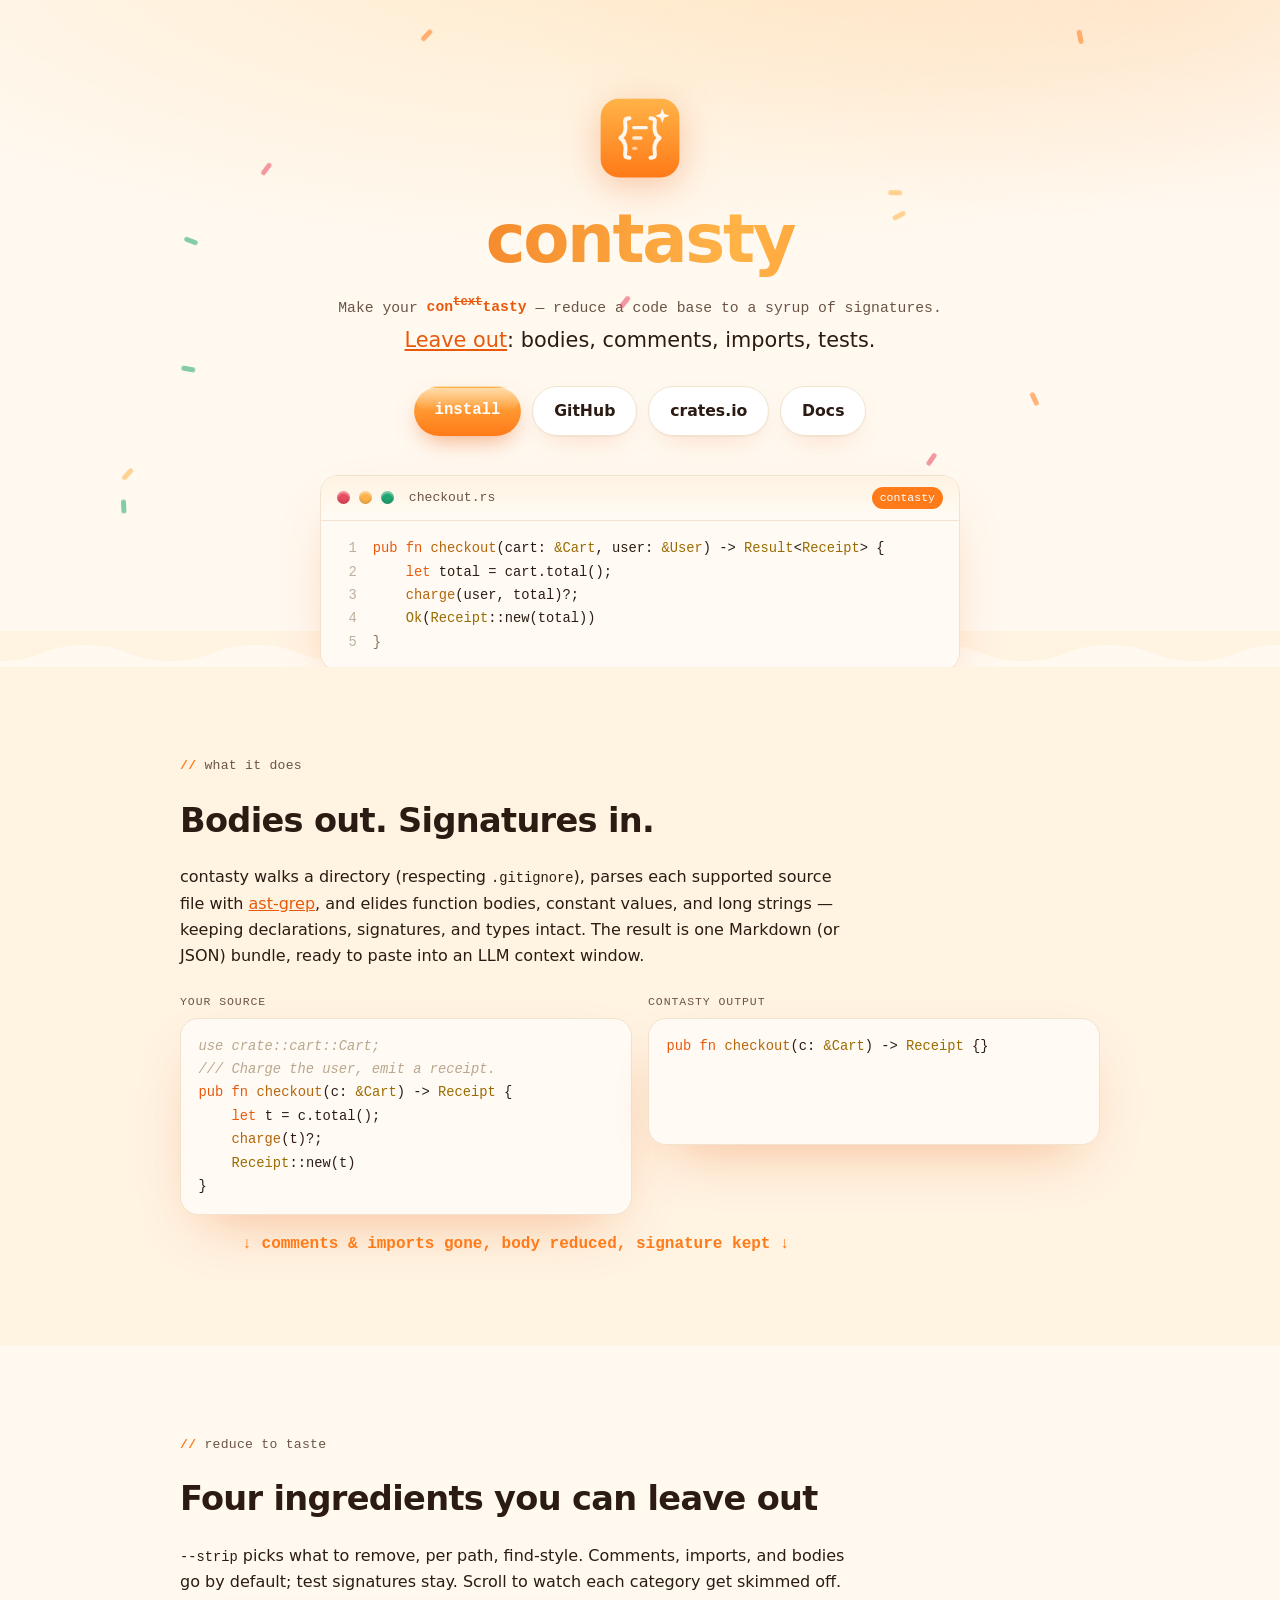
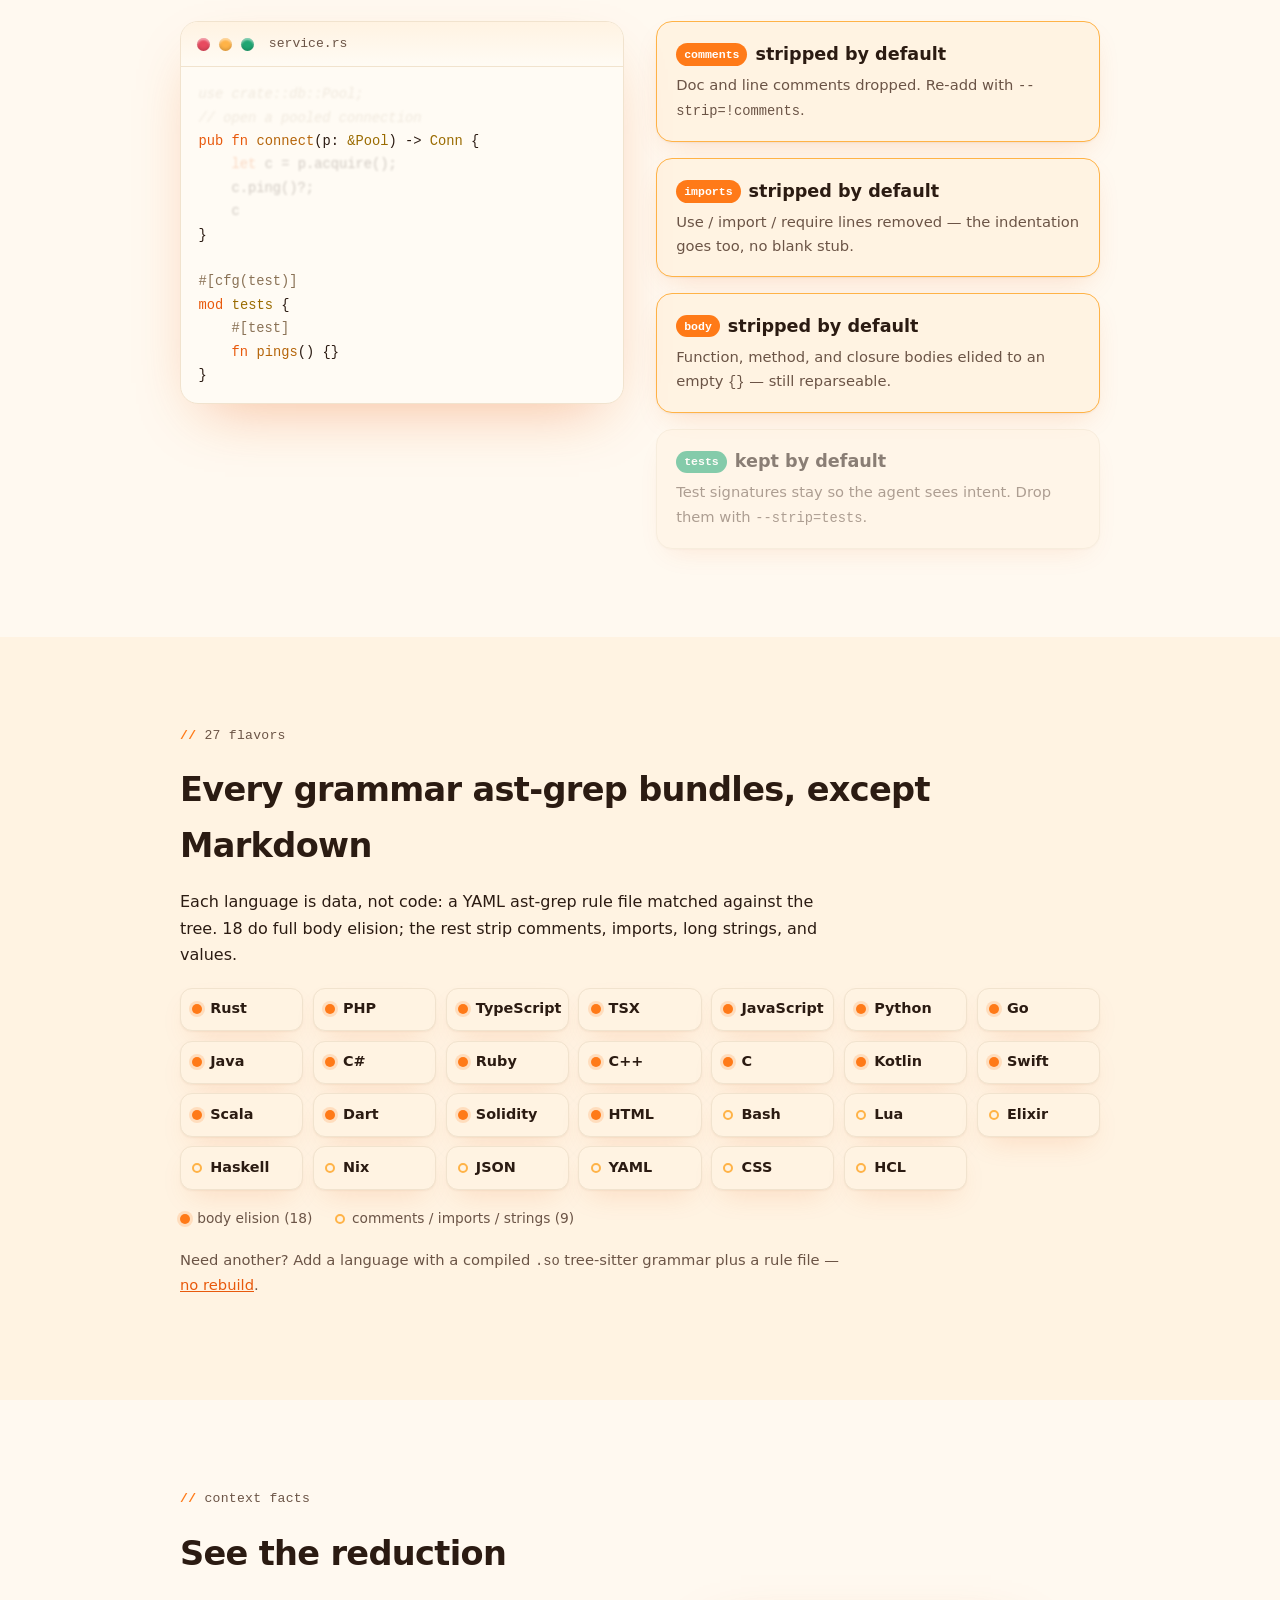
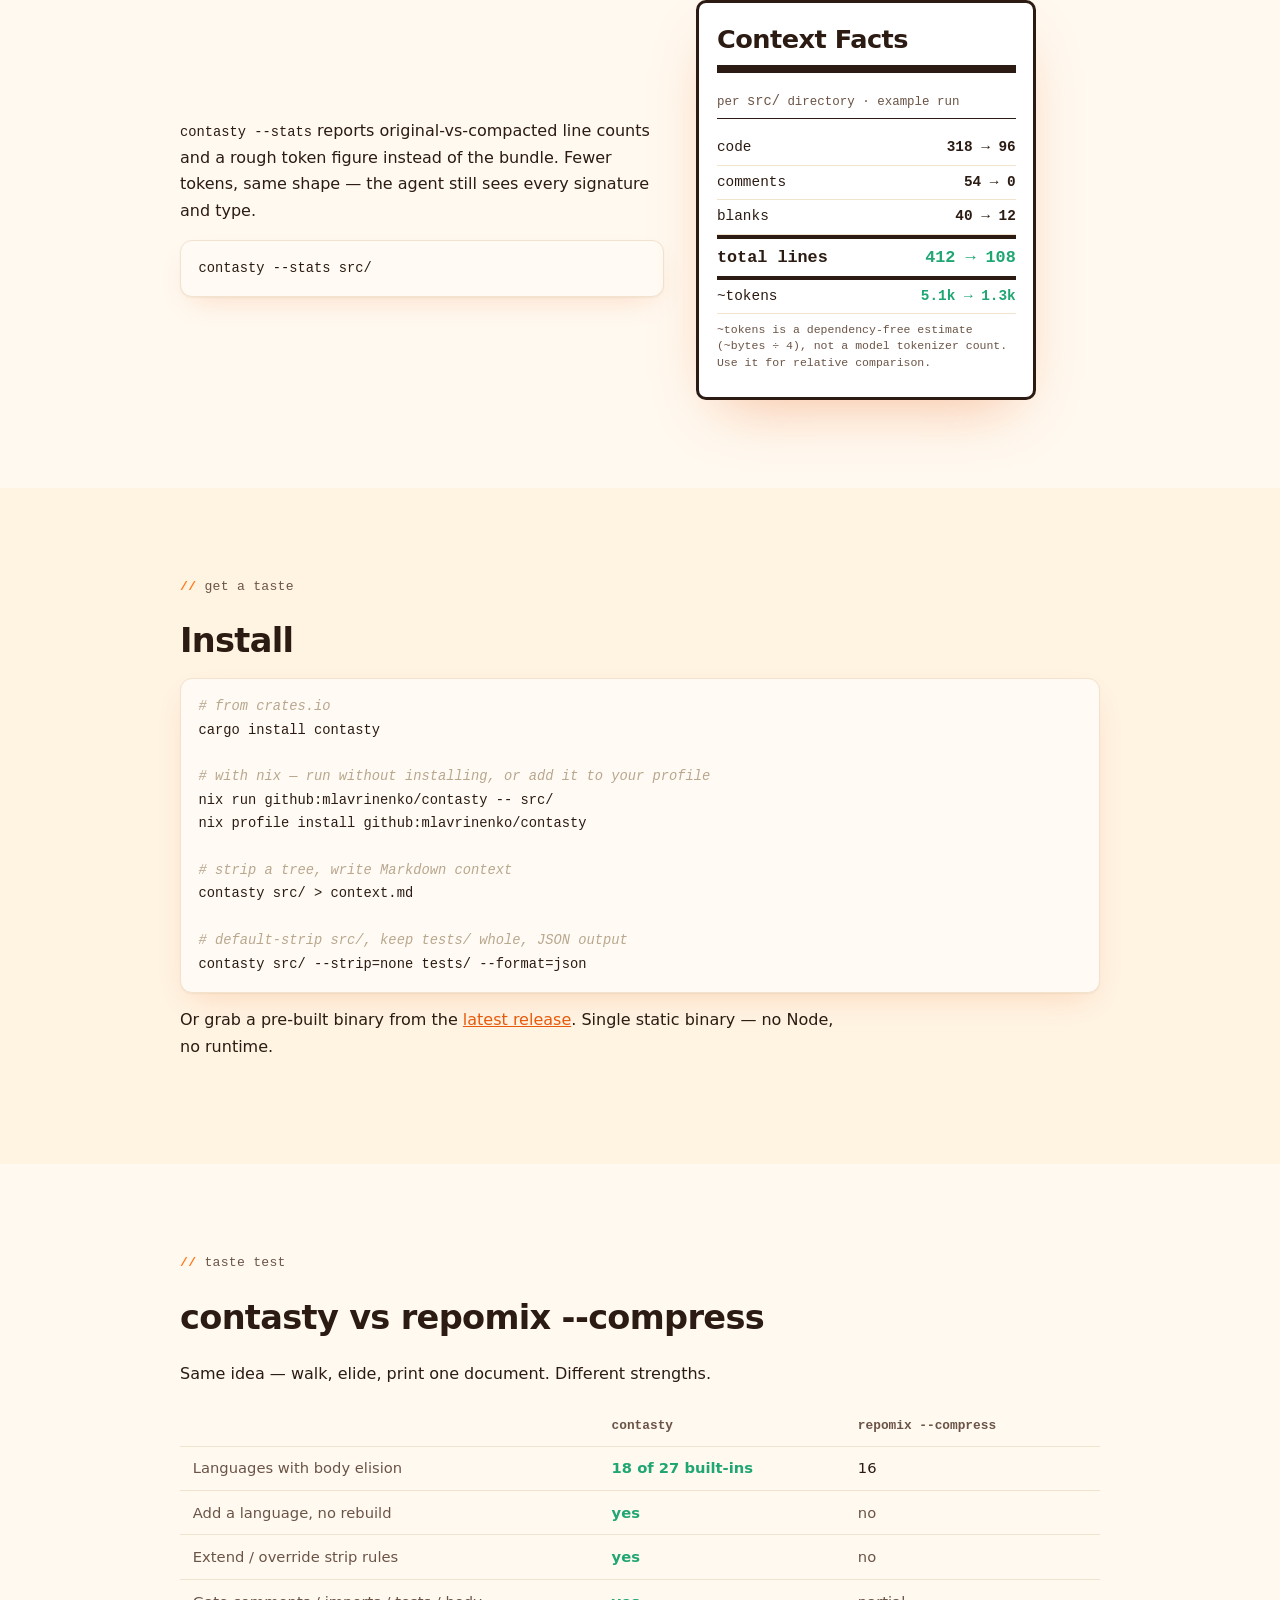
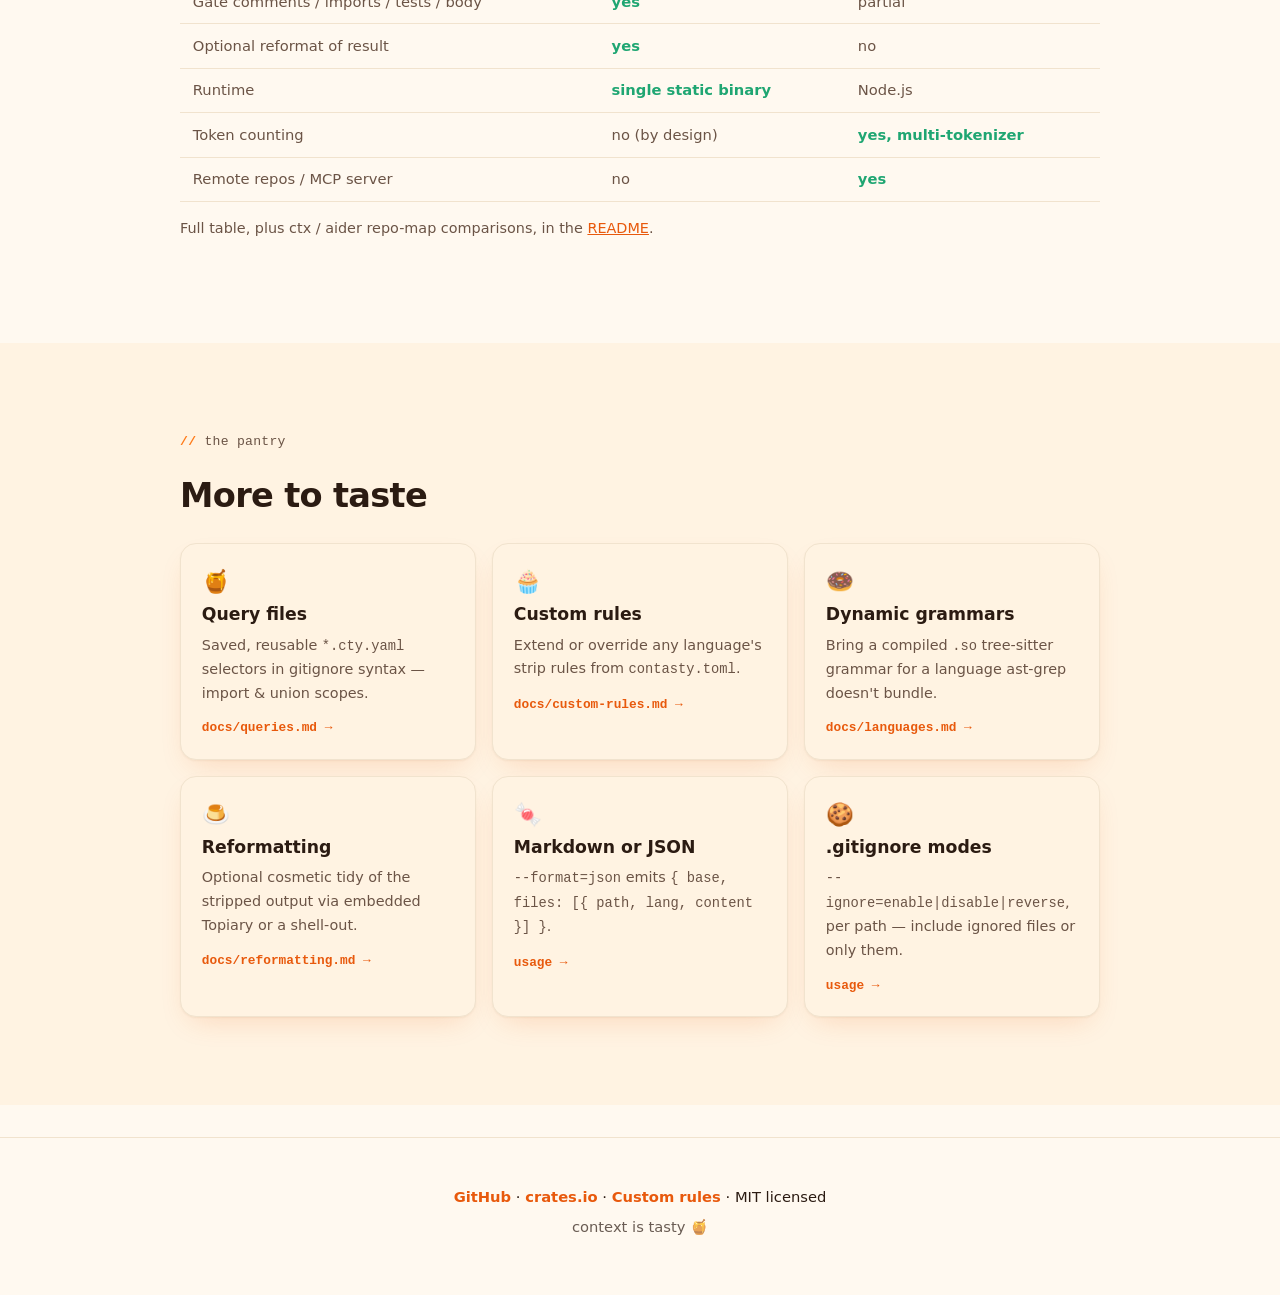
==== commit e56be310: "docs(www): hide `#[cfg(test)]` annotation in storytelling" ====
--- a/www/index.html
+++ b/www/index.html
@@ -289,8 +289,8 @@
     <div class="wrap">
       <img class="logo" src="./logo.svg" width="84" height="84" alt="contasty logo: braces hugging compacting code lines">
       <h1 class="wordmark">contasty</h1>
-      <p class="tagline">Strips executable lines from your code to prepare tasty context for your agent.</p>
-      <p class="subtag"><b>context</b> is <b>tasty</b> — reduce your repo to a syrup of signatures.</p>
+      <p class="subtag">Make your <b>con<sup><del>text</del></sup>tasty</b> — reduce a code base to a syrup of signatures.</p>
+      <p class="tagline"><a href="#scrollytelling">Leave out</a>: bodies, comments, imports, tests.</p>
       <nav class="cta">
         <a class="btn candy" href="#install"><span class="mono">install</span></a>
         <a class="btn" href="https://github.com/mlavrinenko/contasty">GitHub</a>
@@ -352,7 +352,7 @@
     </section>
 
     <!-- ============ STRIP CATEGORIES (scrollytelling) ============ -->
-    <section>
+    <section id="scrollytelling">
       <div class="wrap">
         <p class="sectlabel">reduce to taste</p>
         <h2>Four ingredients you can leave out</h2>
@@ -372,10 +372,11 @@
 <span class="kw">pub fn</span> <span class="fn">connect</span>(p: <span class="ty">&amp;Pool</span>) -&gt; <span class="ty">Conn</span> {<span data-cat="body" class="skim">
     <span class="kw">let</span> c = p.acquire();
     c.ping()?;
-    c</span>}
-
-<span class="pu">#[cfg(test)]</span>
-<span data-cat="tests" class="skim"><span class="kw">mod</span> <span class="ty">tests</span> {
+    c</span>
+}
+
+<span data-cat="tests" class="skim"><span class="pu">#[cfg(test)]</span>
+<span class="kw">mod</span> <span class="ty">tests</span> {
     <span class="pu">#[test]</span>
     <span class="kw">fn</span> <span class="fn">pings</span>() {}
 }</span></code></pre>
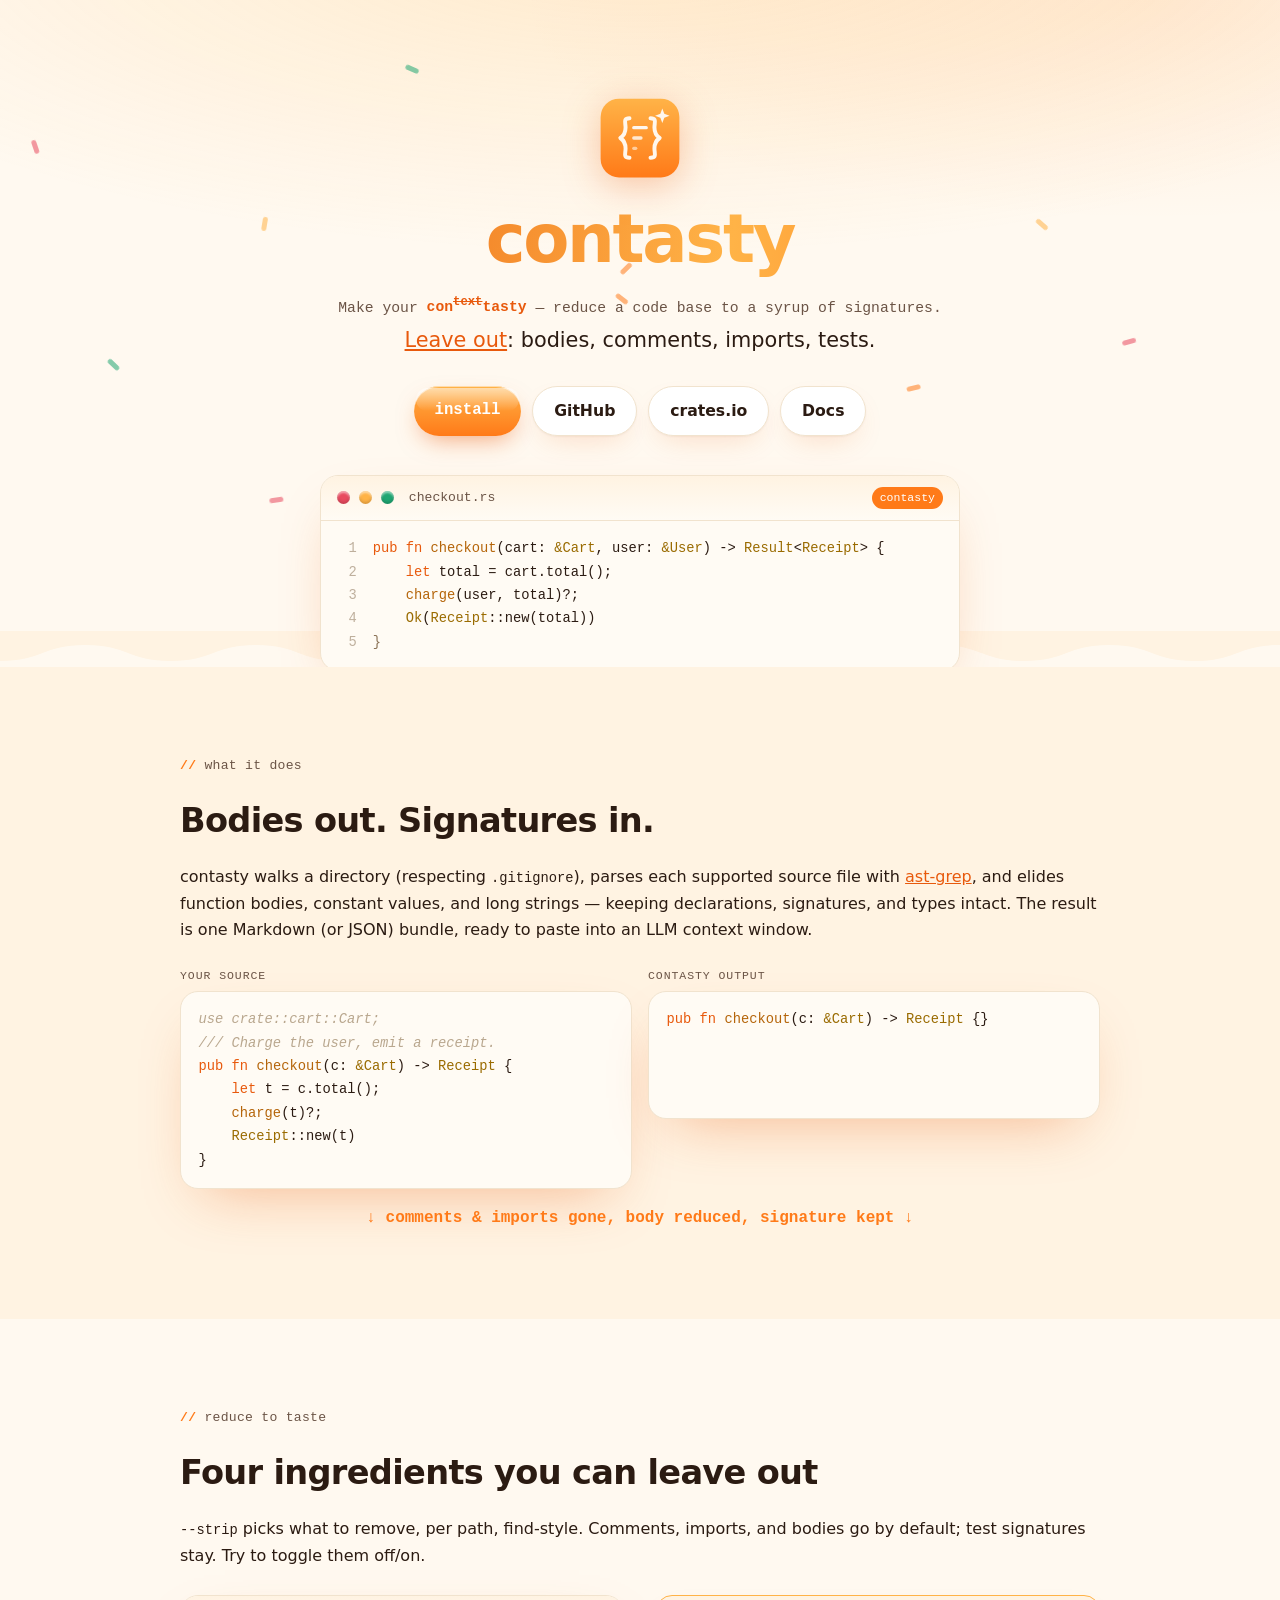
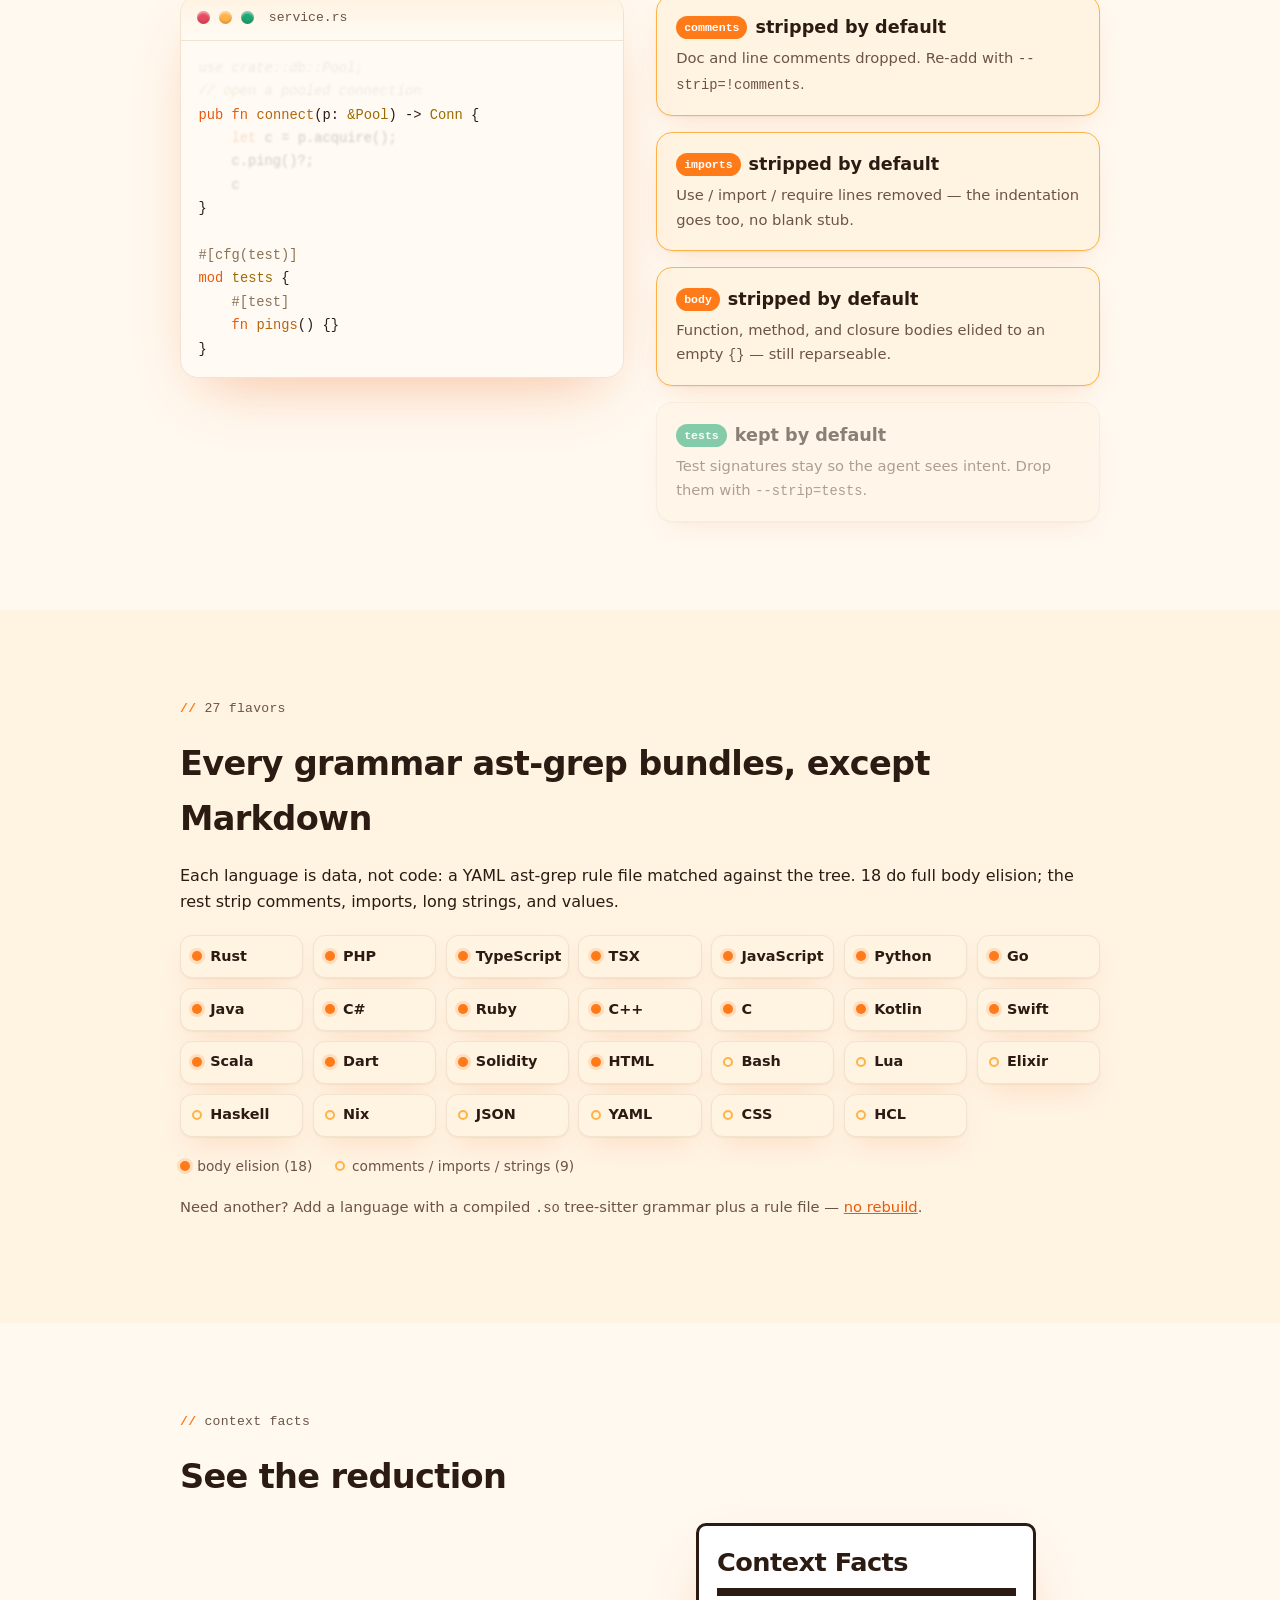
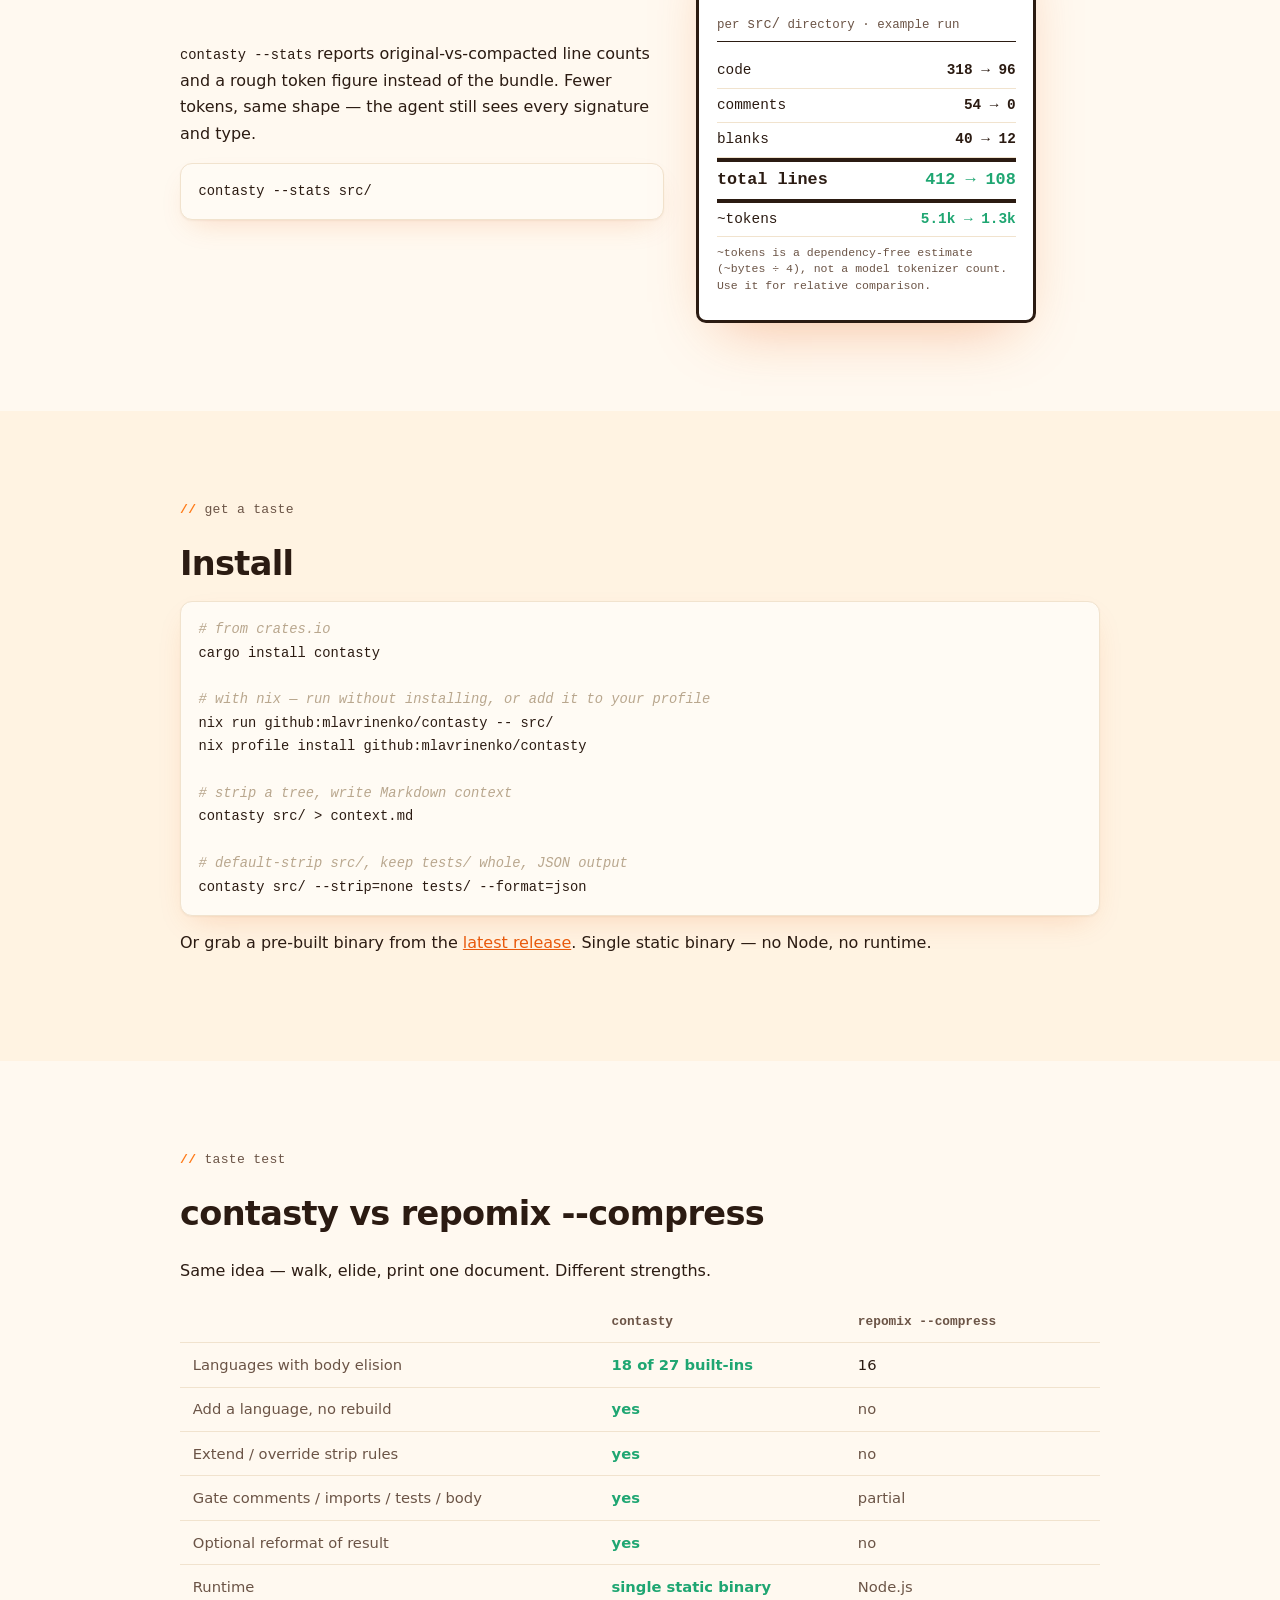
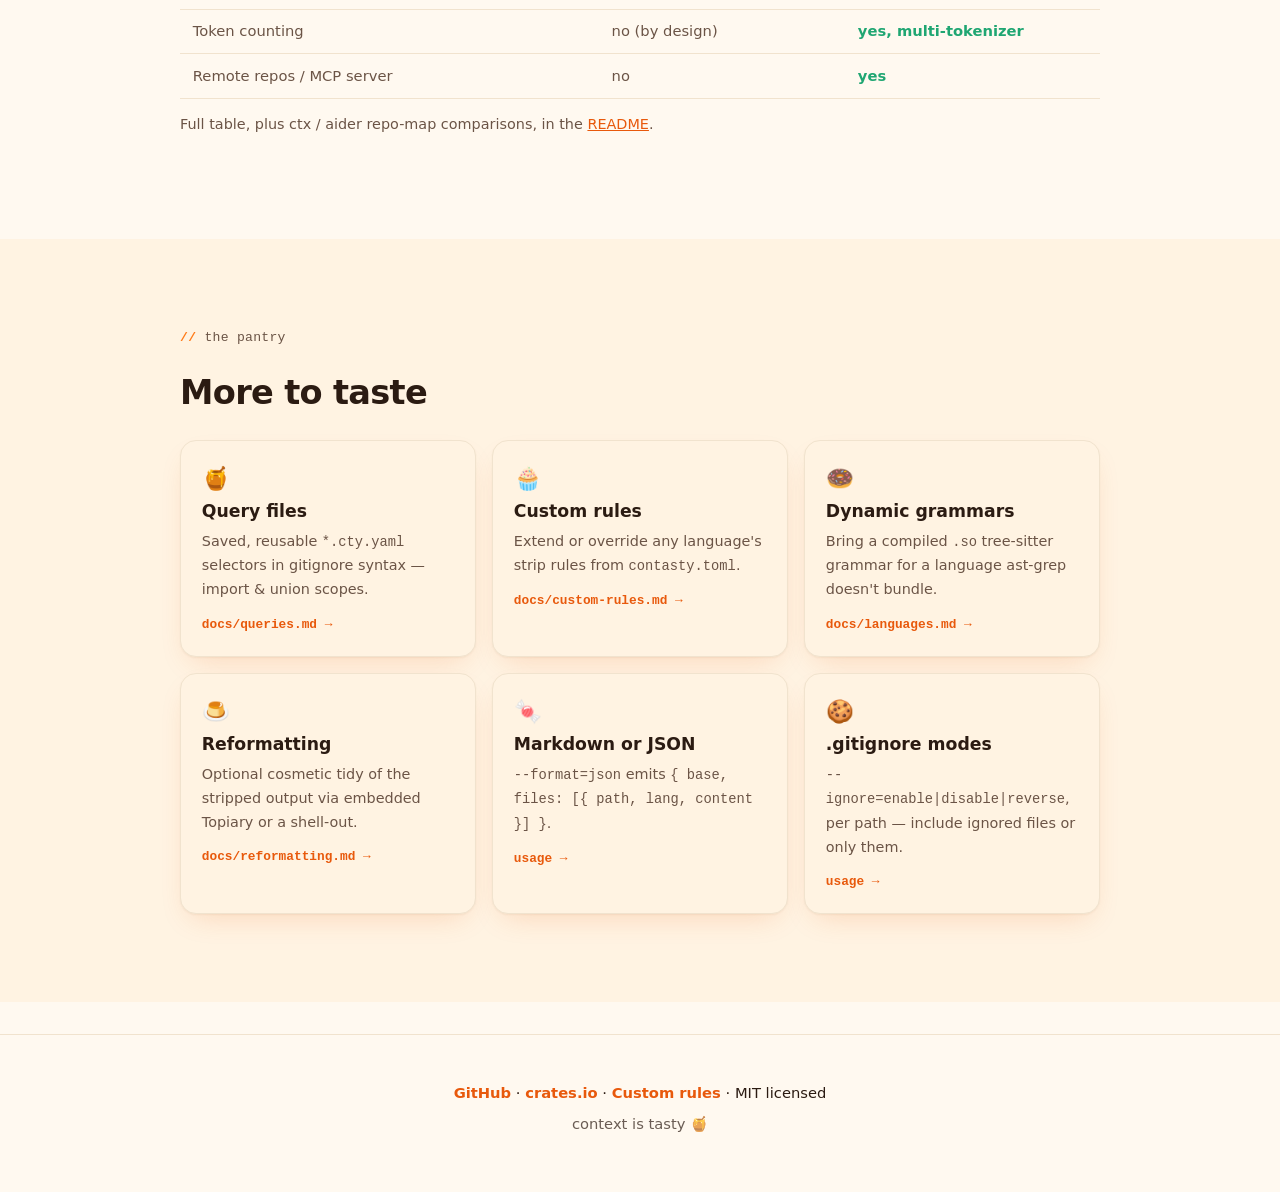
==== commit 793509b8: "docs(www): tweak on wording and style" ====
--- a/www/index.html
+++ b/www/index.html
@@ -82,7 +82,7 @@
     .sectlabel::before { content: "// "; color: var(--caramel); font-weight: 700; }
     h2 { font-size: clamp(1.5rem, 3.5vw, 2.1rem); margin: 0 0 .6rem; letter-spacing: -.02em; }
     section { padding: clamp(3rem, 7vw, 5.5rem) 0; }
-    p { color: var(--cocoa); max-width: 42rem; }
+    p { color: var(--cocoa); }
 
     /* ---------- sprinkles + hero ---------- */
     .hero {
@@ -358,7 +358,7 @@
         <h2>Four ingredients you can leave out</h2>
         <p>
           <code>--strip</code> picks what to remove, per path, find-style. Comments, imports, and
-          bodies go by default; test signatures stay. Scroll to watch each category get skimmed off.
+          bodies go by default; test signatures stay. Try to toggle them off/on.
         </p>
         <div class="scrolly" style="margin-top:1.6rem">
           <div class="sticky">
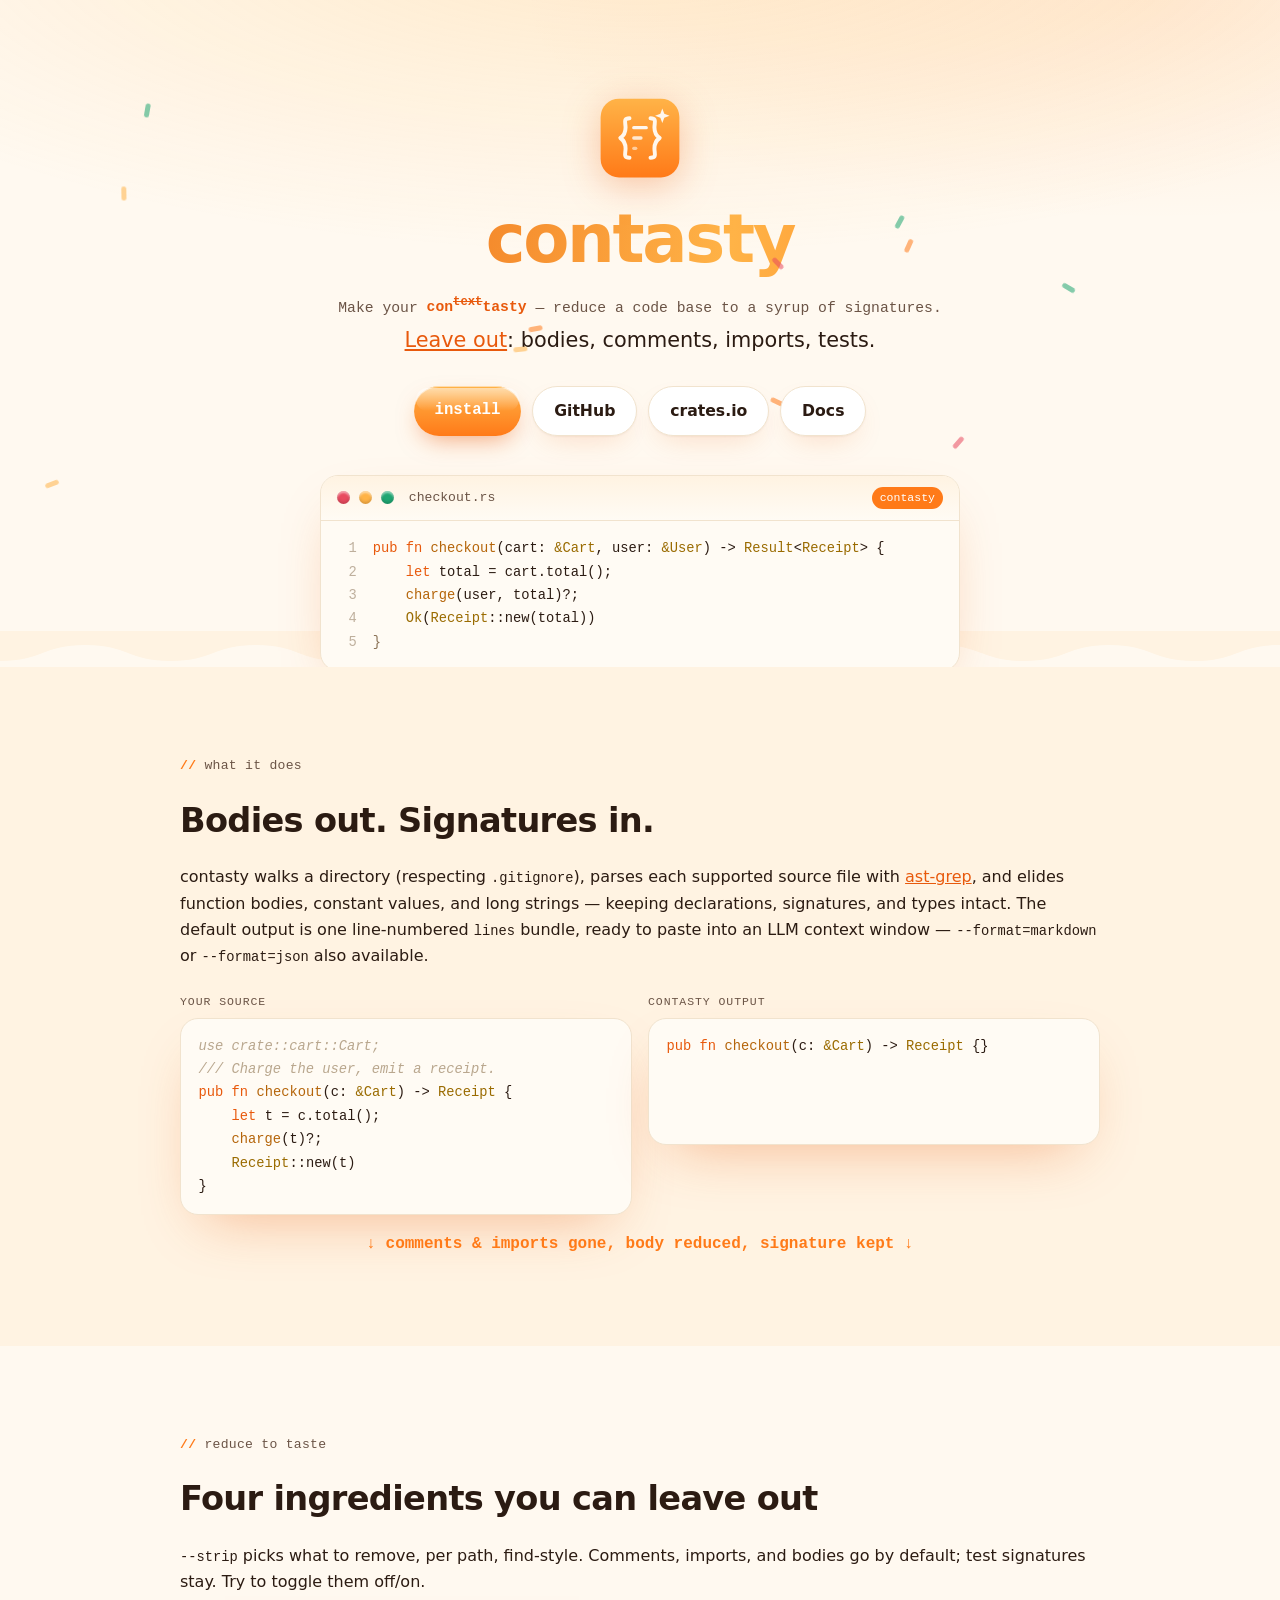
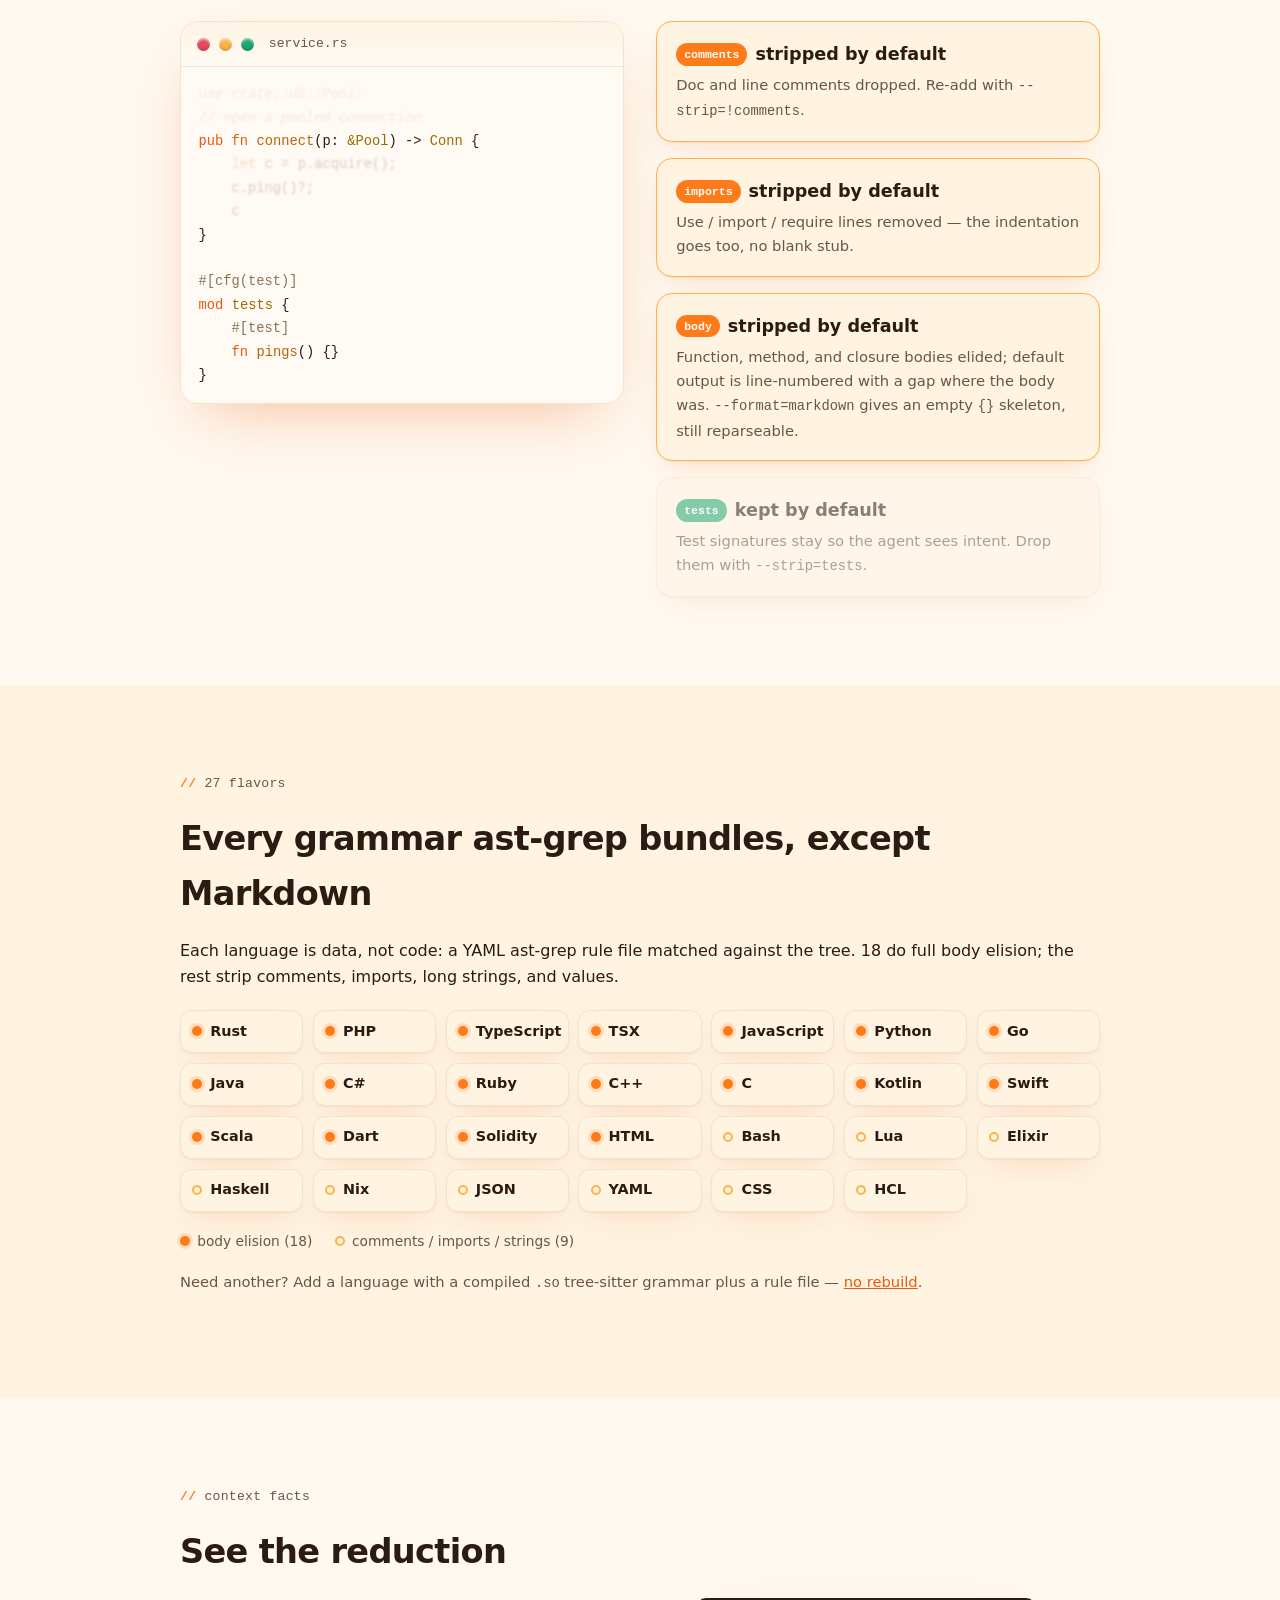
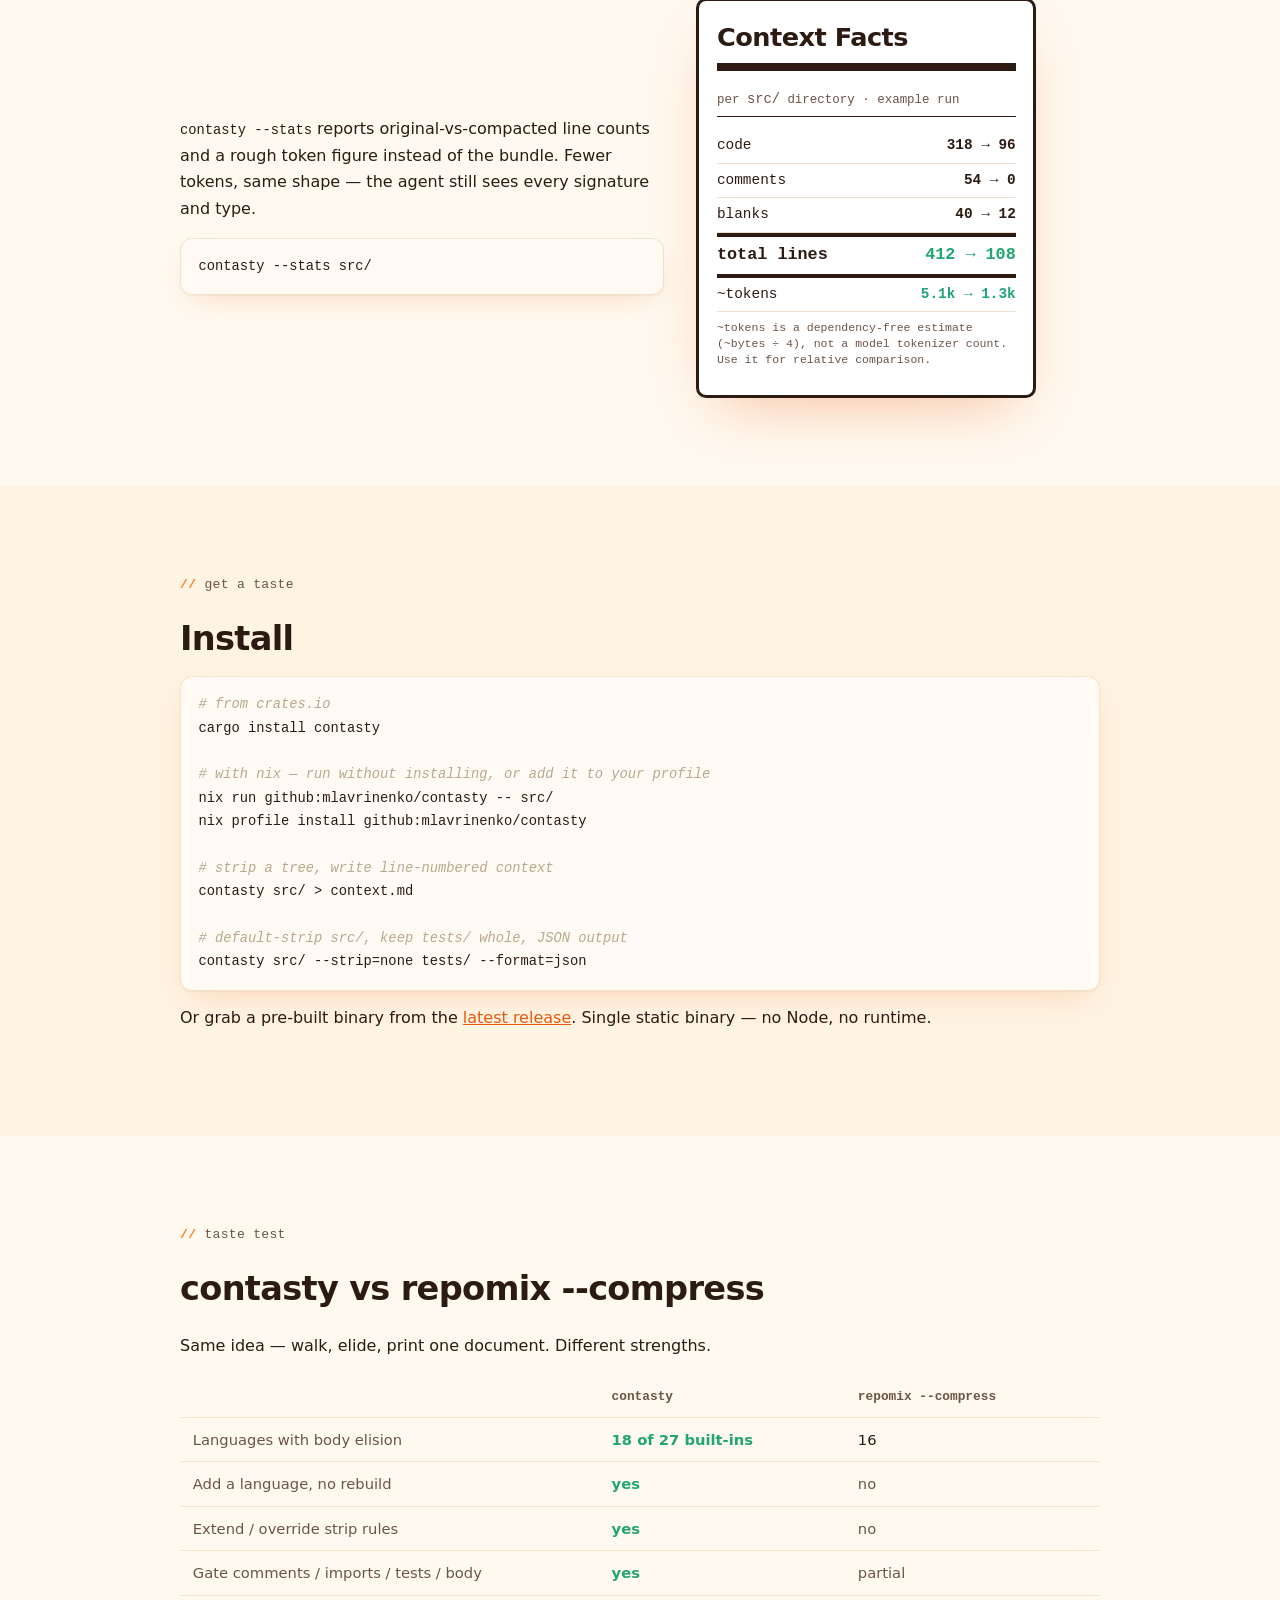
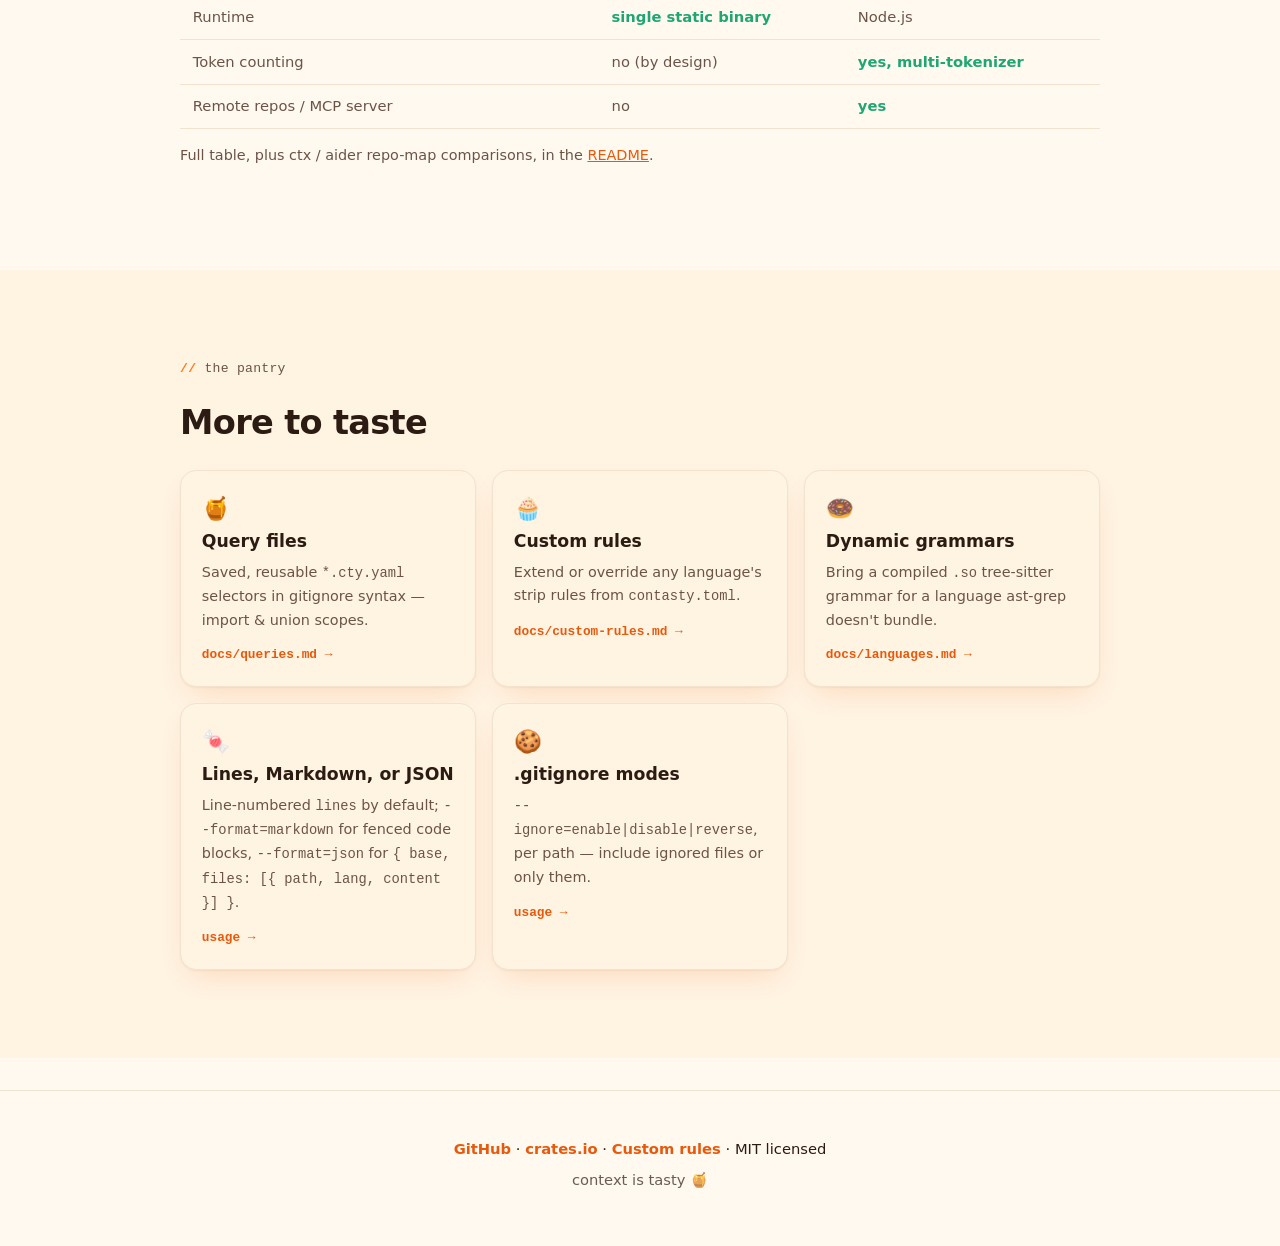
==== commit 05ce5eb8: "feat(output)!: default to line-numbered format, drop reformatting Make the default output agent-nati" ====
--- a/www/index.html
+++ b/www/index.html
@@ -325,7 +325,8 @@
           contasty walks a directory (respecting <code>.gitignore</code>), parses each supported
           source file with <a href="https://ast-grep.github.io/">ast-grep</a>, and elides function
           bodies, constant values, and long strings — keeping declarations, signatures, and types
-          intact. The result is one Markdown (or JSON) bundle, ready to paste into an LLM context window.
+          intact. The default output is one line-numbered <code>lines</code> bundle, ready to paste
+          into an LLM context window — <code>--format=markdown</code> or <code>--format=json</code> also available.
         </p>
         <div class="twocol" style="margin-top:1.4rem">
           <figure>
@@ -393,7 +394,7 @@
             </div>
             <div class="step" data-step="body">
               <h3><span class="pill">body</span> stripped by default</h3>
-              <p>Function, method, and closure bodies elided to an empty <code>{}</code> — still reparseable.</p>
+              <p>Function, method, and closure bodies elided; default output is line-numbered with a gap where the body was. <code>--format=markdown</code> gives an empty <code>{}</code> skeleton, still reparseable.</p>
             </div>
             <div class="step" data-step="tests">
               <h3><span class="pill kept">tests</span> kept by default</h3>
@@ -493,7 +494,7 @@
 nix run github:mlavrinenko/contasty -- src/
 nix profile install github:mlavrinenko/contasty
 
-<span class="cm"># strip a tree, write Markdown context</span>
+<span class="cm"># strip a tree, write line-numbered context</span>
 contasty src/ &gt; context.md
 
 <span class="cm"># default-strip src/, keep tests/ whole, JSON output</span>
@@ -519,7 +520,6 @@
             <tr><td>Add a language, no rebuild</td><td class="y">yes</td><td class="n">no</td></tr>
             <tr><td>Extend / override strip rules</td><td class="y">yes</td><td class="n">no</td></tr>
             <tr><td>Gate comments / imports / tests / body</td><td class="y">yes</td><td class="n">partial</td></tr>
-            <tr><td>Optional reformat of result</td><td class="y">yes</td><td class="n">no</td></tr>
             <tr><td>Runtime</td><td class="y">single static binary</td><td class="n">Node.js</td></tr>
             <tr><td>Token counting</td><td class="n">no (by design)</td><td class="y">yes, multi-tokenizer</td></tr>
             <tr><td>Remote repos / MCP server</td><td class="n">no</td><td class="y">yes</td></tr>
@@ -557,15 +557,9 @@
             <a href="https://github.com/mlavrinenko/contasty/blob/main/docs/languages.md">docs/languages.md →</a>
           </div>
           <div class="jar">
-            <div class="emoji" aria-hidden="true">🍮</div>
-            <h3>Reformatting</h3>
-            <p>Optional cosmetic tidy of the stripped output via embedded Topiary or a shell-out.</p>
-            <a href="https://github.com/mlavrinenko/contasty/blob/main/docs/reformatting.md">docs/reformatting.md →</a>
-          </div>
-          <div class="jar">
             <div class="emoji" aria-hidden="true">🍬</div>
-            <h3>Markdown or JSON</h3>
-            <p><code>--format=json</code> emits <code>{ base, files: [{ path, lang, content }] }</code>.</p>
+            <h3>Lines, Markdown, or JSON</h3>
+            <p>Line-numbered <code>lines</code> by default; <code>--format=markdown</code> for fenced code blocks, <code>--format=json</code> for <code>{ base, files: [{ path, lang, content }] }</code>.</p>
             <a href="https://github.com/mlavrinenko/contasty#usage">usage →</a>
           </div>
           <div class="jar">
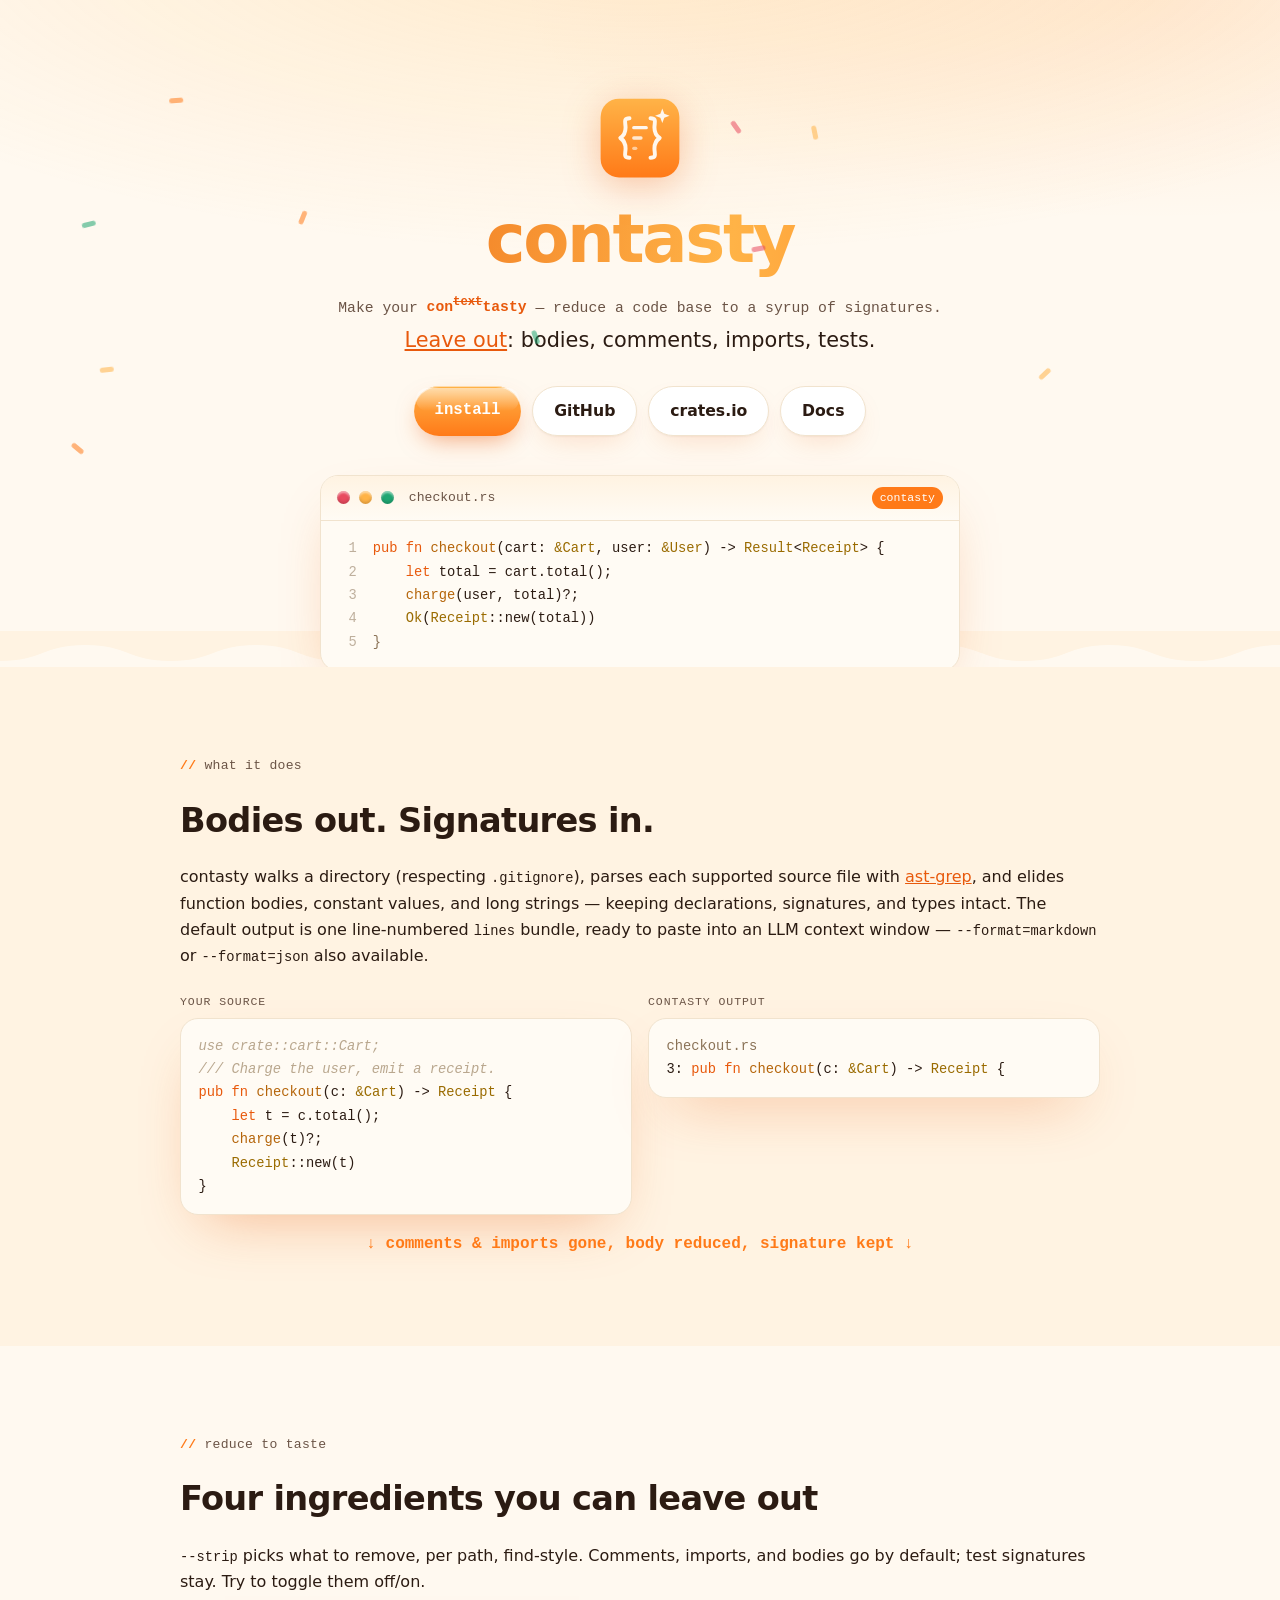
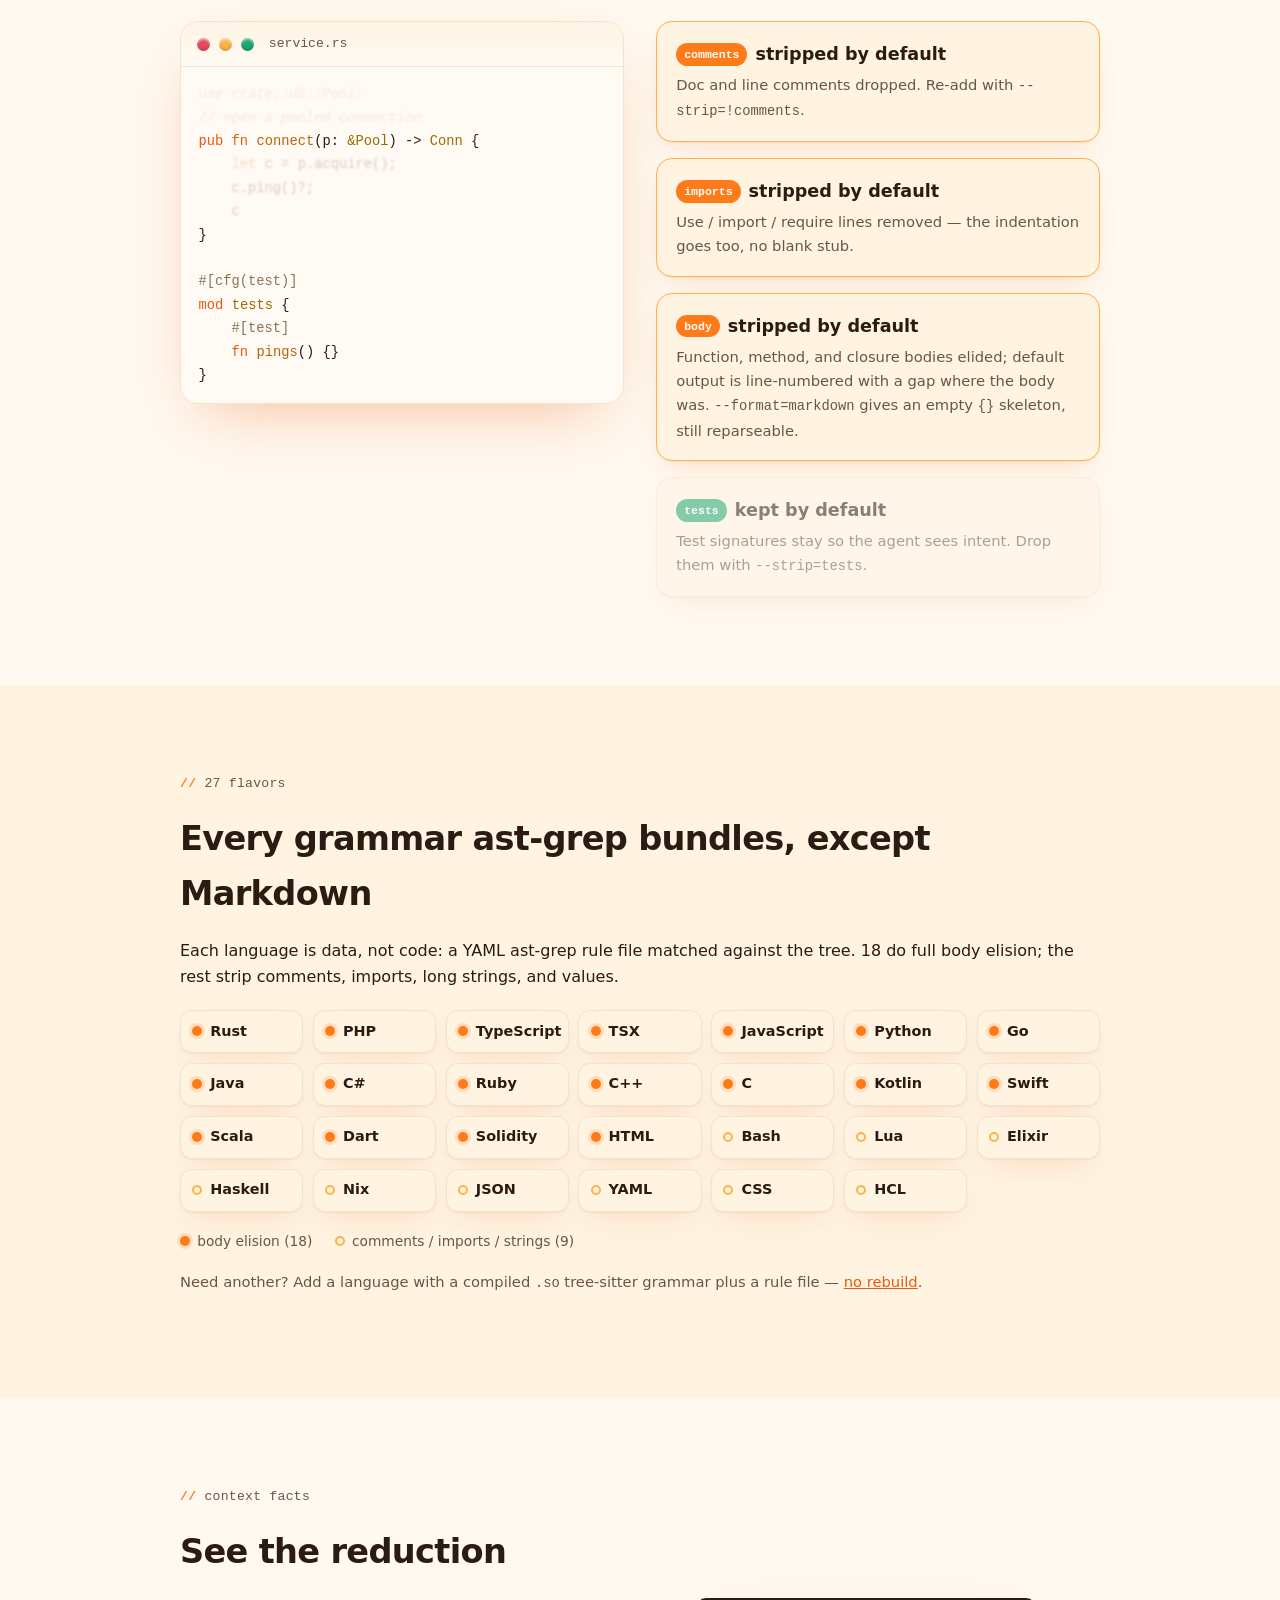
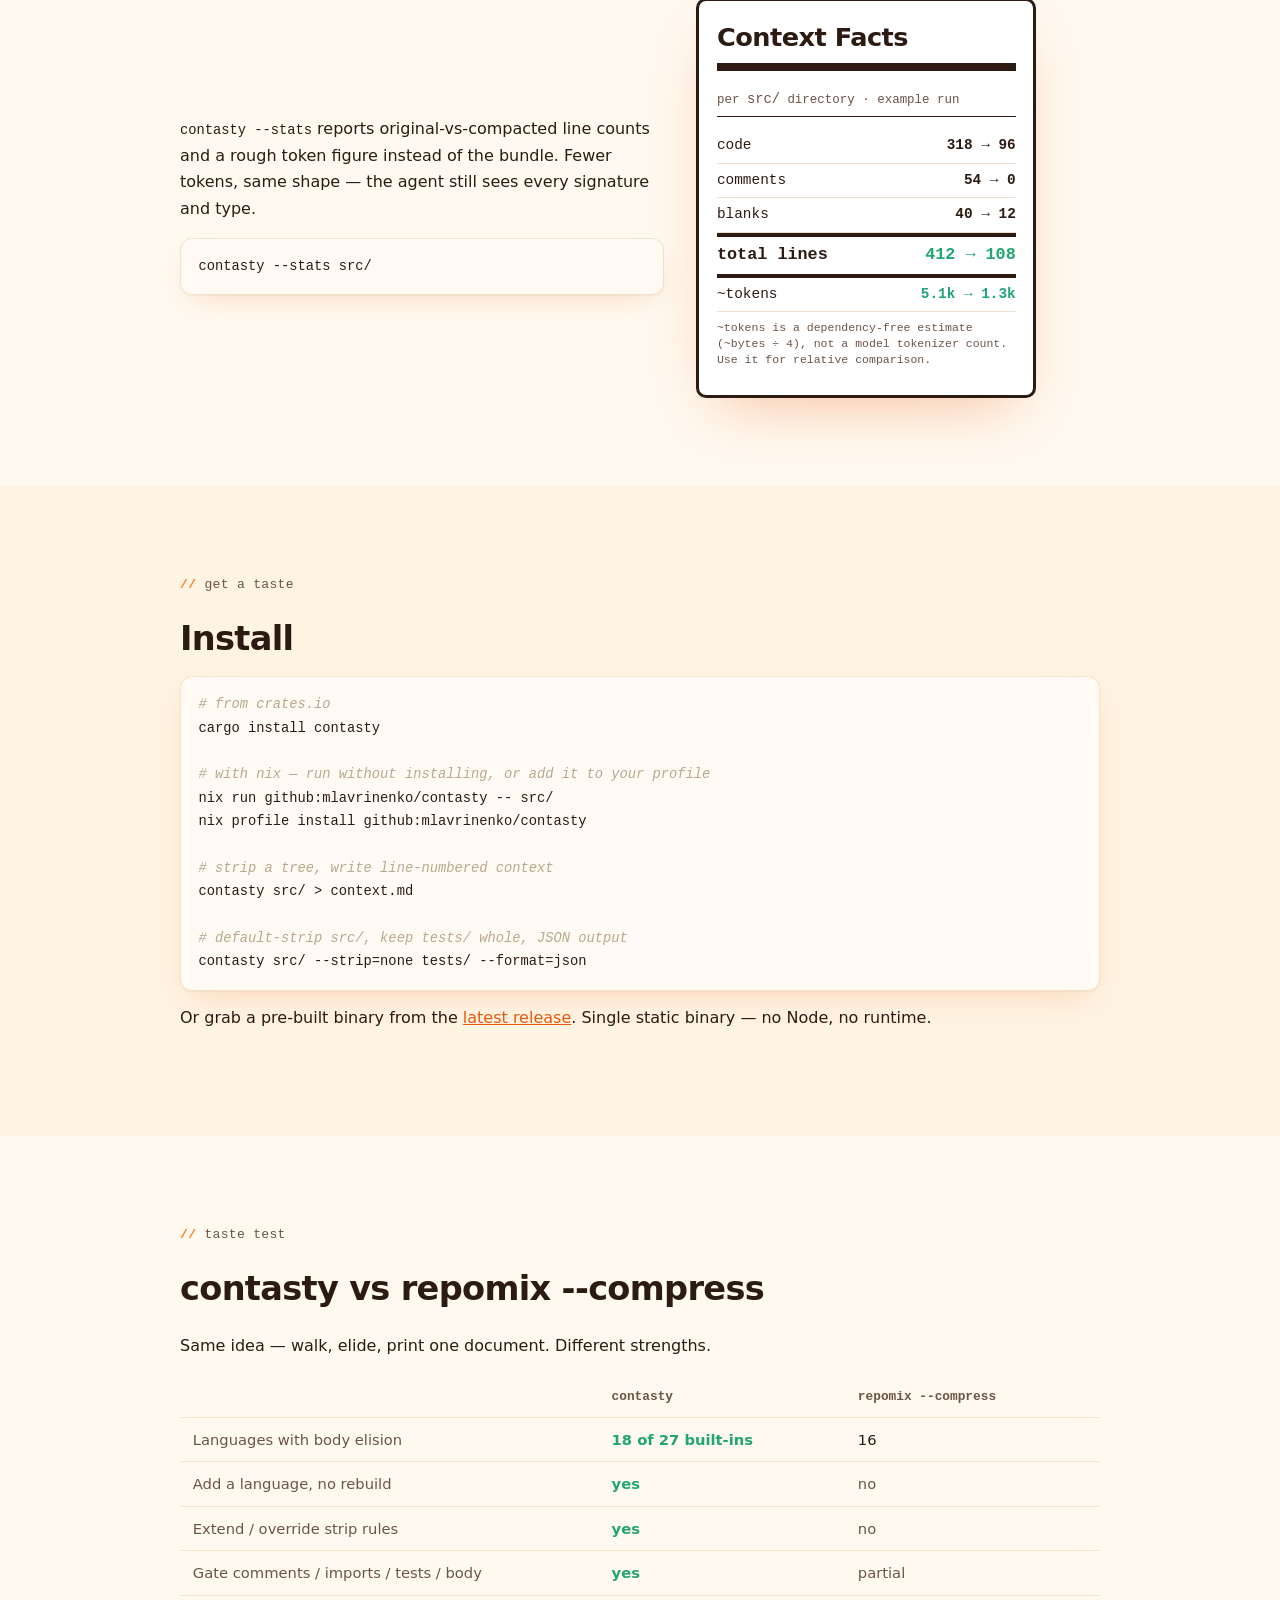
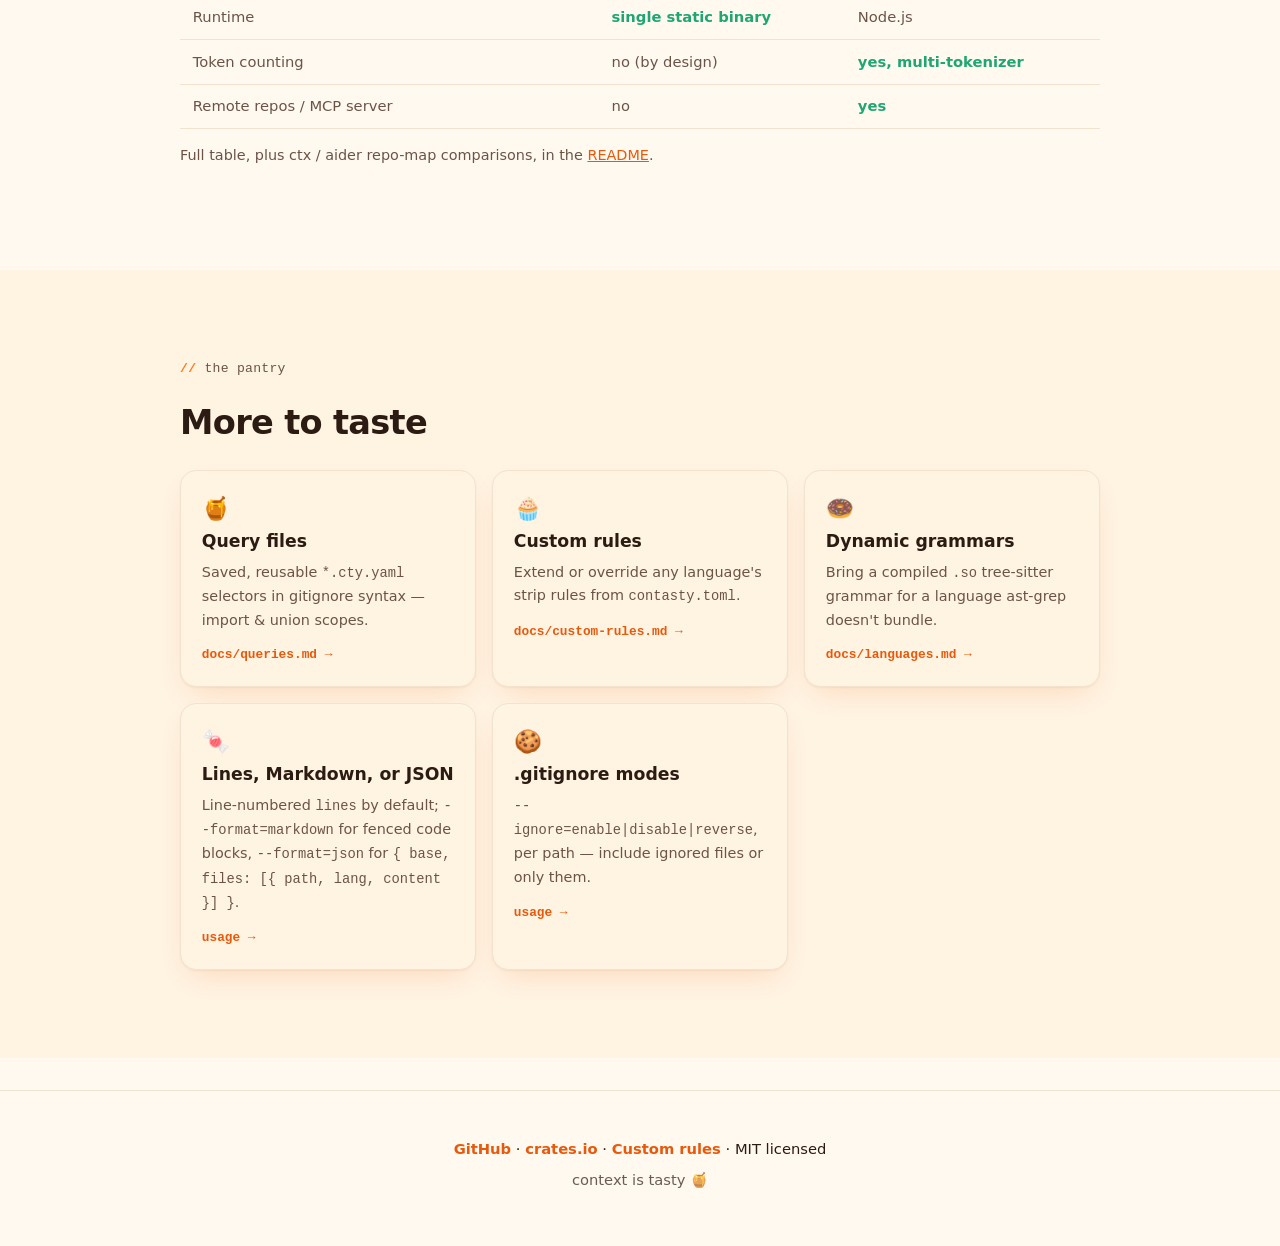
==== commit 706abb6c: "docs(www): sync landing page with 0.2.0 lines format, widen outdatty gate www/index.html still showe" ====
--- a/www/index.html
+++ b/www/index.html
@@ -163,11 +163,7 @@
       42%, 78%  { max-height: 0; opacity: 0; filter: blur(3px); transform: translateY(-6px); }
       100%      { max-height: 1.7em; opacity: 1; filter: blur(0); transform: translateY(0); }
     }
-    @keyframes brace {
-      0%,18% { opacity: 0; } 50%,78% { opacity: 1; } 100% { opacity: 0; }
-    }
     .hero-editor .cl.body { overflow: hidden; max-height: 1.7em; animation: reduce 6s ease-in-out infinite; }
-    .hero-editor .closed { opacity: 0; animation: brace 6s ease-in-out infinite; }
     .drip {
       position: absolute; left: 50%; bottom: -10px; width: 8px; height: 8px; border-radius: 50%;
       background: var(--caramel); opacity: 0; animation: drop 6s ease-in-out infinite;
@@ -276,7 +272,6 @@
       html { scroll-behavior: auto; }
       .sprinkles i, .drip { animation: none; }
       .hero-editor .cl.body { animation: none; max-height: 0; opacity: 0; overflow: hidden; }
-      .hero-editor .closed { animation: none; opacity: 1; }
       .skim.off { transition: none; }
     }
   </style>
@@ -305,7 +300,7 @@
             <span class="gumdrop b"></span><span class="gumdrop h"></span><span class="gumdrop m"></span>
             <span class="name">checkout.rs</span><span class="tag">contasty</span>
           </div>
-          <div class="code"><div class="cl"><span class="n">1</span><span class="t"><span class="kw">pub fn</span> <span class="fn">checkout</span>(cart: <span class="ty">&amp;Cart</span>, user: <span class="ty">&amp;User</span>) -&gt; <span class="ty">Result</span>&lt;<span class="ty">Receipt</span>&gt; {<span class="closed pu">}</span></span></div><div class="cl body"><span class="n">2</span><span class="t">    <span class="kw">let</span> total = cart.total();</span></div><div class="cl body"><span class="n">3</span><span class="t">    <span class="fn">charge</span>(user, total)?;</span></div><div class="cl body"><span class="n">4</span><span class="t">    <span class="ty">Ok</span>(<span class="ty">Receipt</span>::new(total))</span></div><div class="cl body"><span class="n">5</span><span class="t"><span class="pu">}</span></span></div></div>
+          <div class="code"><div class="cl"><span class="n">1</span><span class="t"><span class="kw">pub fn</span> <span class="fn">checkout</span>(cart: <span class="ty">&amp;Cart</span>, user: <span class="ty">&amp;User</span>) -&gt; <span class="ty">Result</span>&lt;<span class="ty">Receipt</span>&gt; {</span></div><div class="cl body"><span class="n">2</span><span class="t">    <span class="kw">let</span> total = cart.total();</span></div><div class="cl body"><span class="n">3</span><span class="t">    <span class="fn">charge</span>(user, total)?;</span></div><div class="cl body"><span class="n">4</span><span class="t">    <span class="ty">Ok</span>(<span class="ty">Receipt</span>::new(total))</span></div><div class="cl body"><span class="n">5</span><span class="t"><span class="pu">}</span></span></div></div>
         </div>
         <span class="drip" aria-hidden="true"></span>
       </div>
@@ -341,11 +336,8 @@
           </figure>
           <figure>
             <p class="cap">contasty output</p>
-            <div class="editor"><pre><code><span class="kw">pub fn</span> <span class="fn">checkout</span>(c: <span class="ty">&amp;Cart</span>) -&gt; <span class="ty">Receipt</span> {}
-
-
-
-</code></pre></div>
+            <div class="editor"><pre><code><span class="pu">checkout.rs</span>
+3: <span class="kw">pub fn</span> <span class="fn">checkout</span>(c: <span class="ty">&amp;Cart</span>) -&gt; <span class="ty">Receipt</span> {</code></pre></div>
           </figure>
         </div>
         <p class="arrow">↓ comments &amp; imports gone, body reduced, signature kept ↓</p>
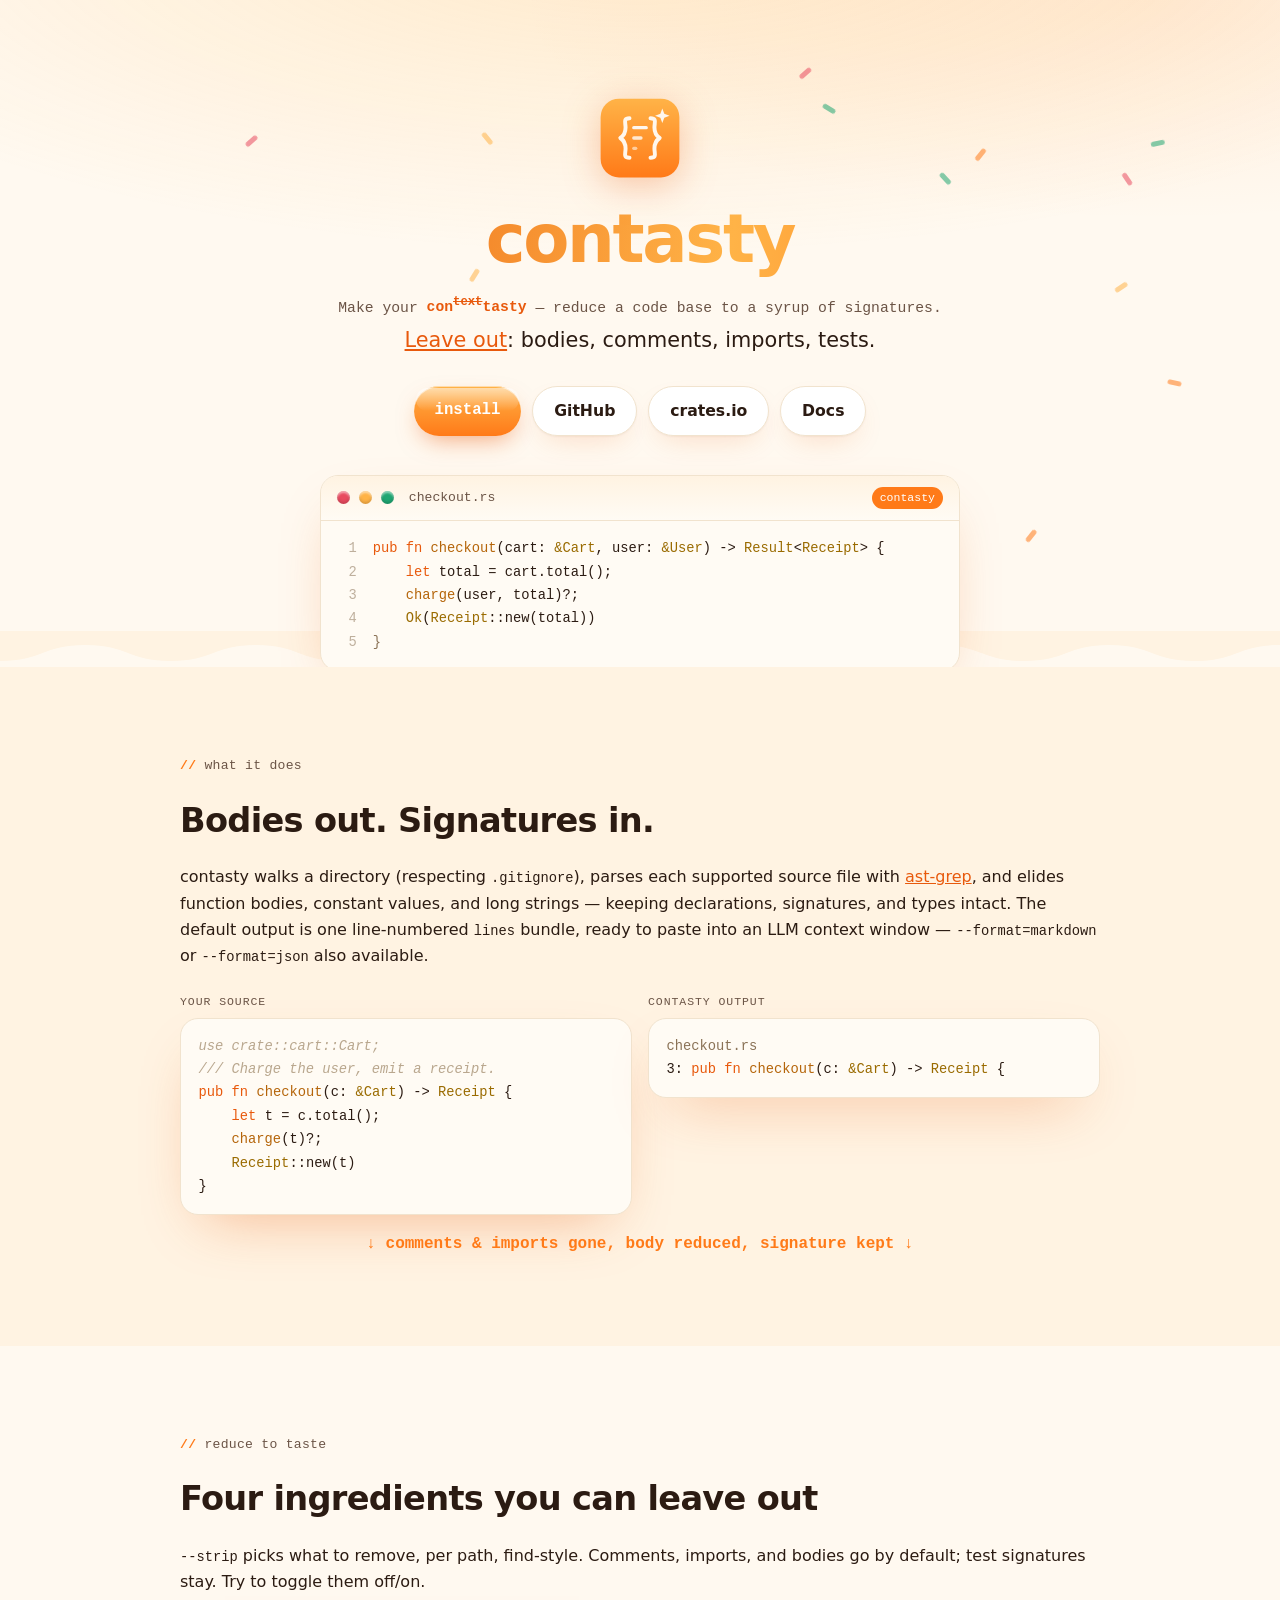
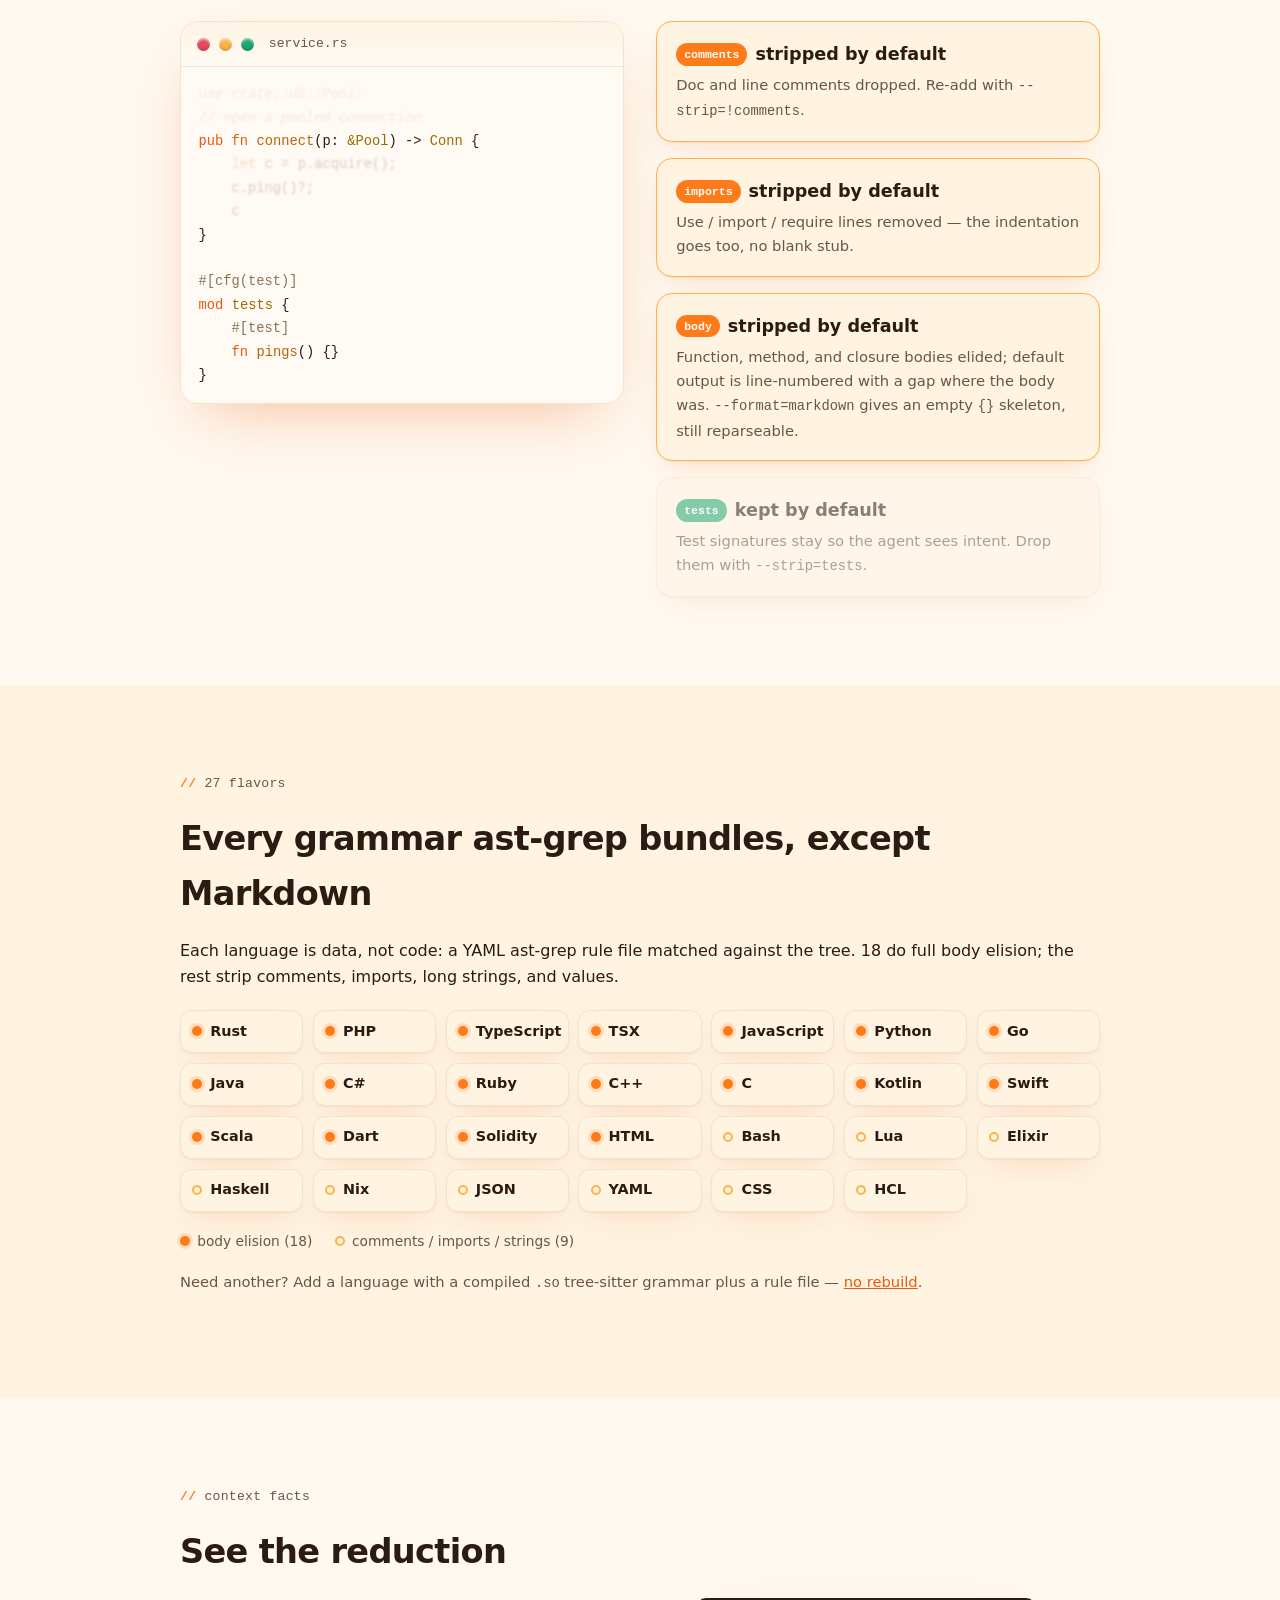
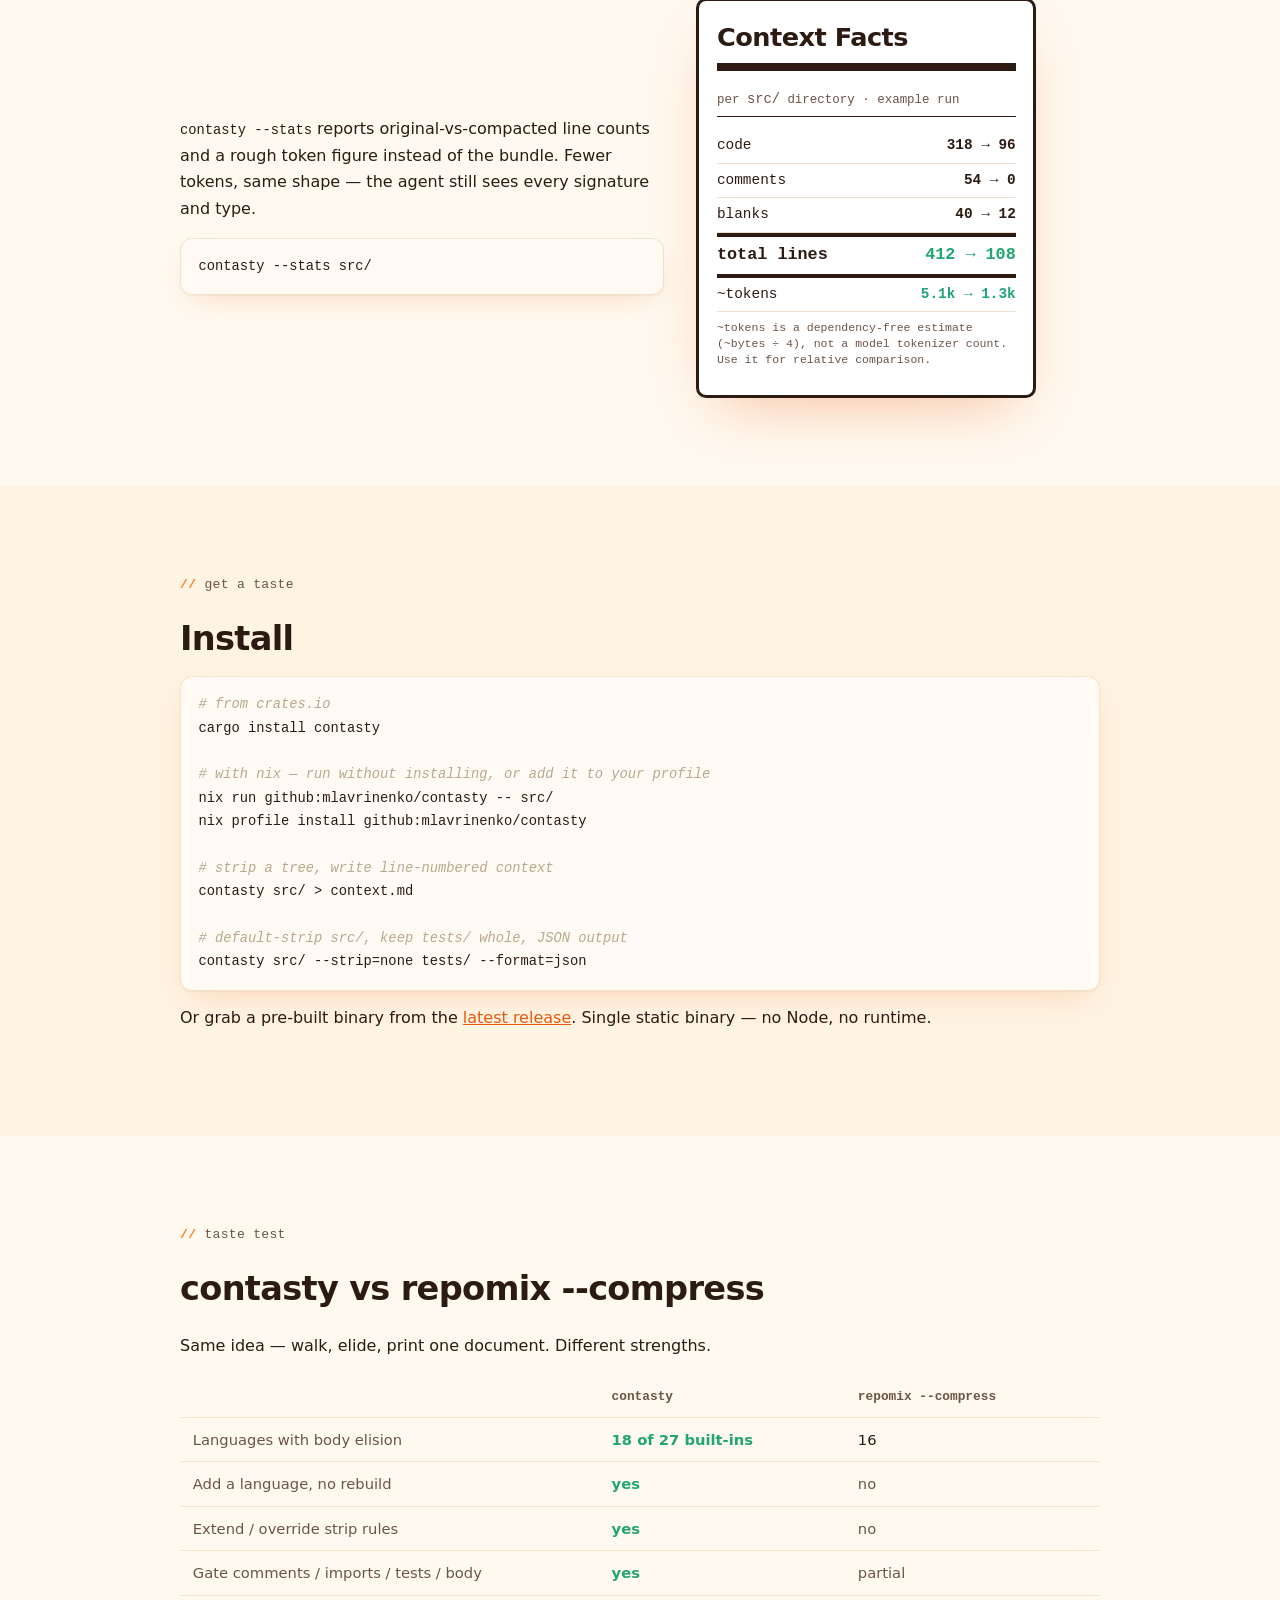
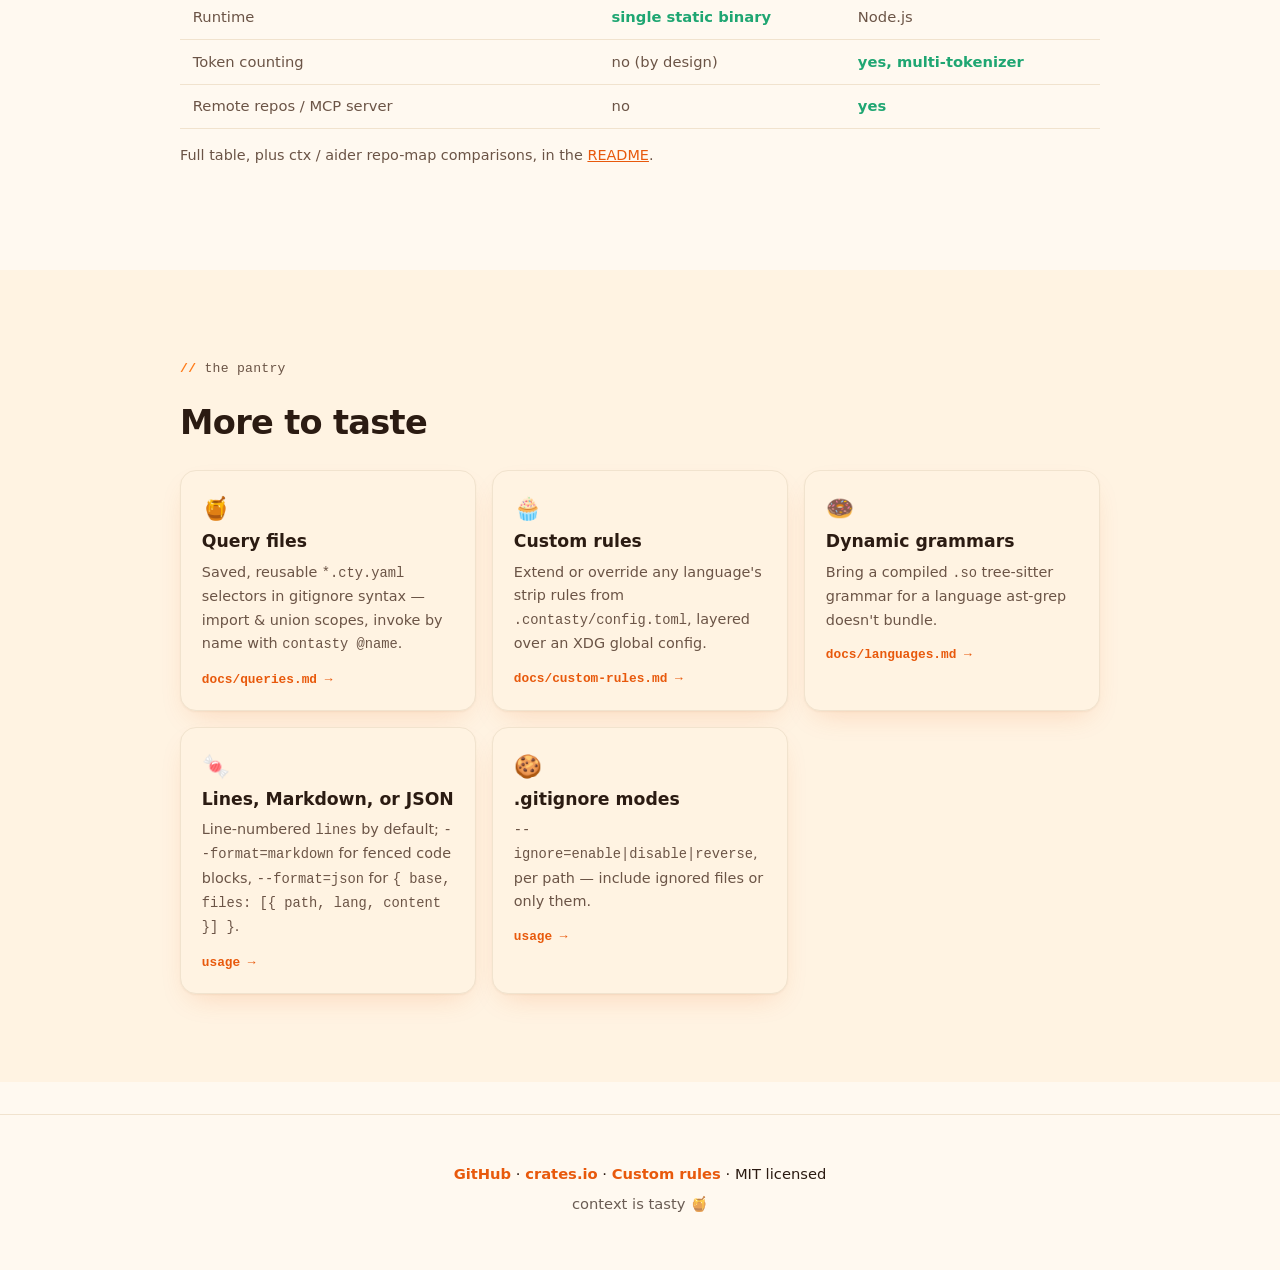
==== commit ae8abcb2: "feat(config)!: introduce .contasty/ dir + XDG global config & queries Namespace project config, save" ====
--- a/www/index.html
+++ b/www/index.html
@@ -533,13 +533,13 @@
           <div class="jar">
             <div class="emoji" aria-hidden="true">🍯</div>
             <h3>Query files</h3>
-            <p>Saved, reusable <code>*.cty.yaml</code> selectors in gitignore syntax — import &amp; union scopes.</p>
+            <p>Saved, reusable <code>*.cty.yaml</code> selectors in gitignore syntax — import &amp; union scopes, invoke by name with <code>contasty @name</code>.</p>
             <a href="https://github.com/mlavrinenko/contasty/blob/main/docs/queries.md">docs/queries.md →</a>
           </div>
           <div class="jar">
             <div class="emoji" aria-hidden="true">🧁</div>
             <h3>Custom rules</h3>
-            <p>Extend or override any language's strip rules from <code>contasty.toml</code>.</p>
+            <p>Extend or override any language's strip rules from <code>.contasty/config.toml</code>, layered over an XDG global config.</p>
             <a href="https://github.com/mlavrinenko/contasty/blob/main/docs/custom-rules.md">docs/custom-rules.md →</a>
           </div>
           <div class="jar">
